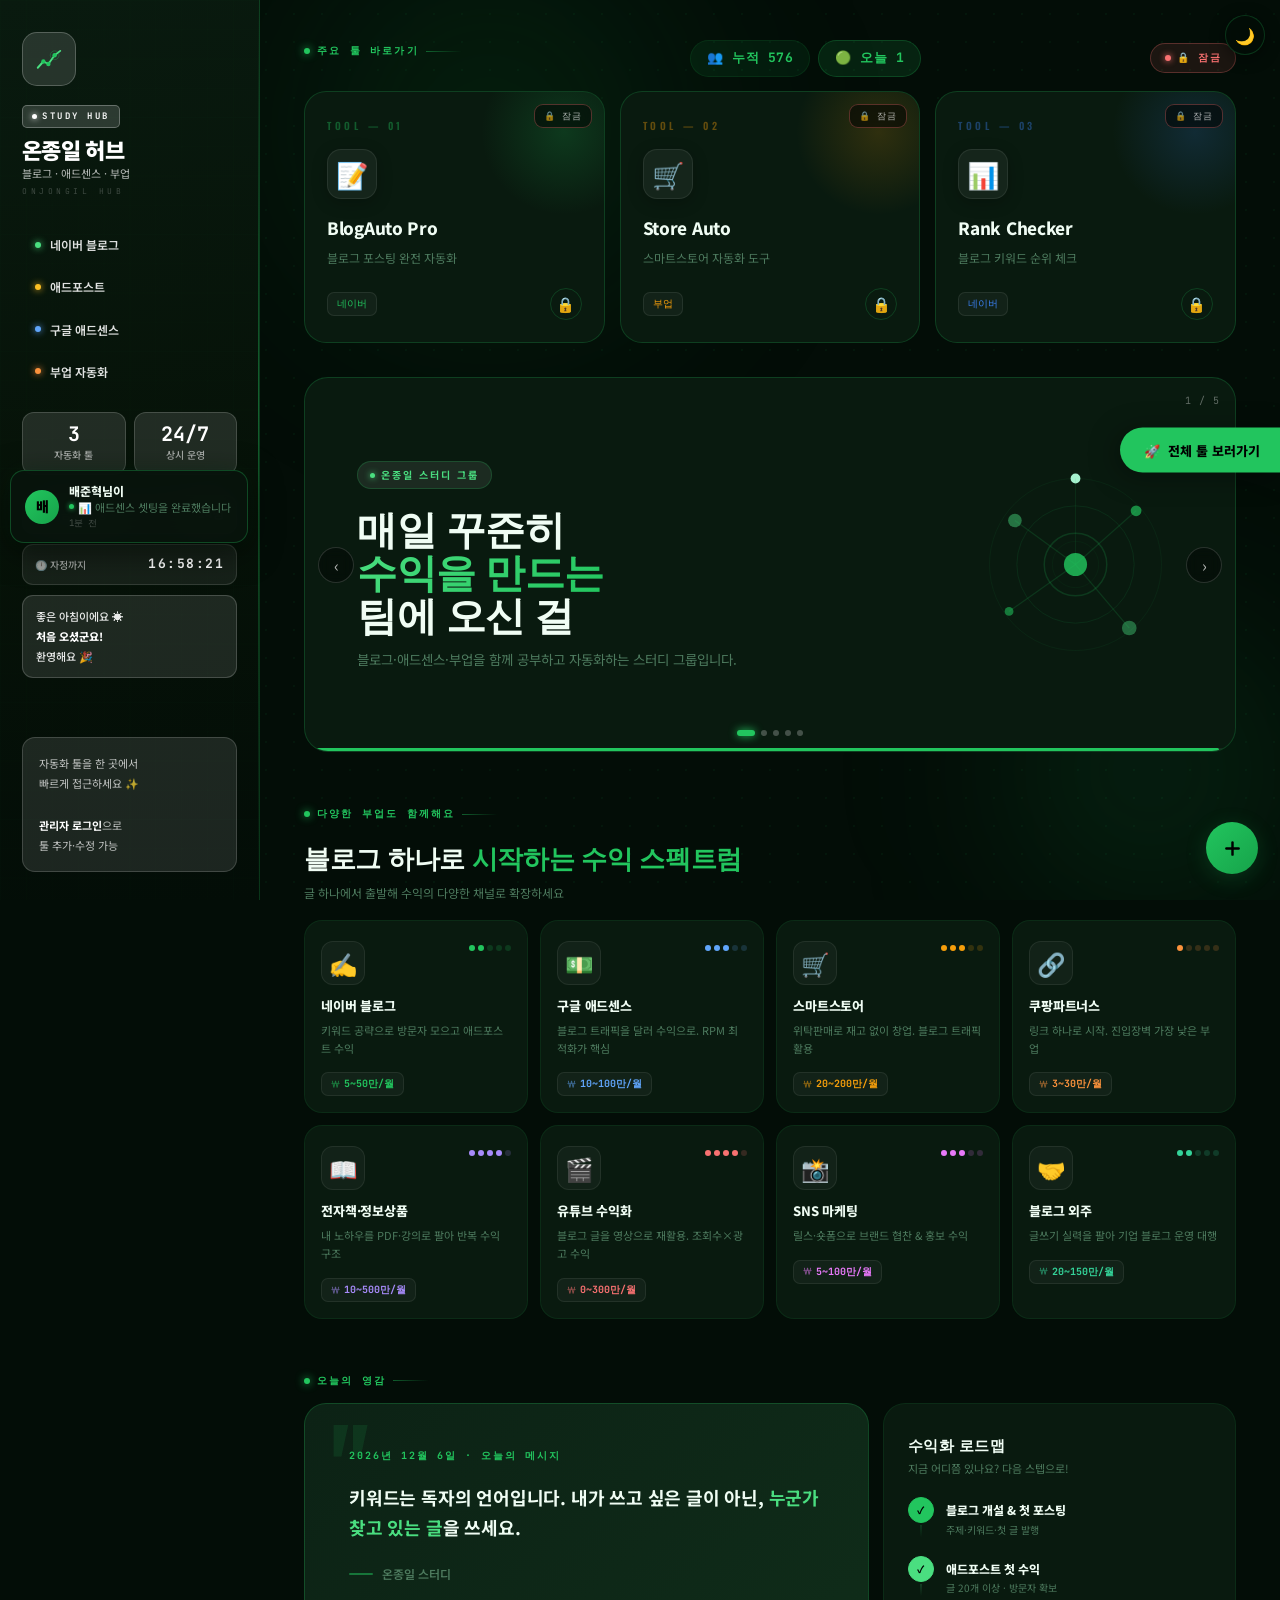
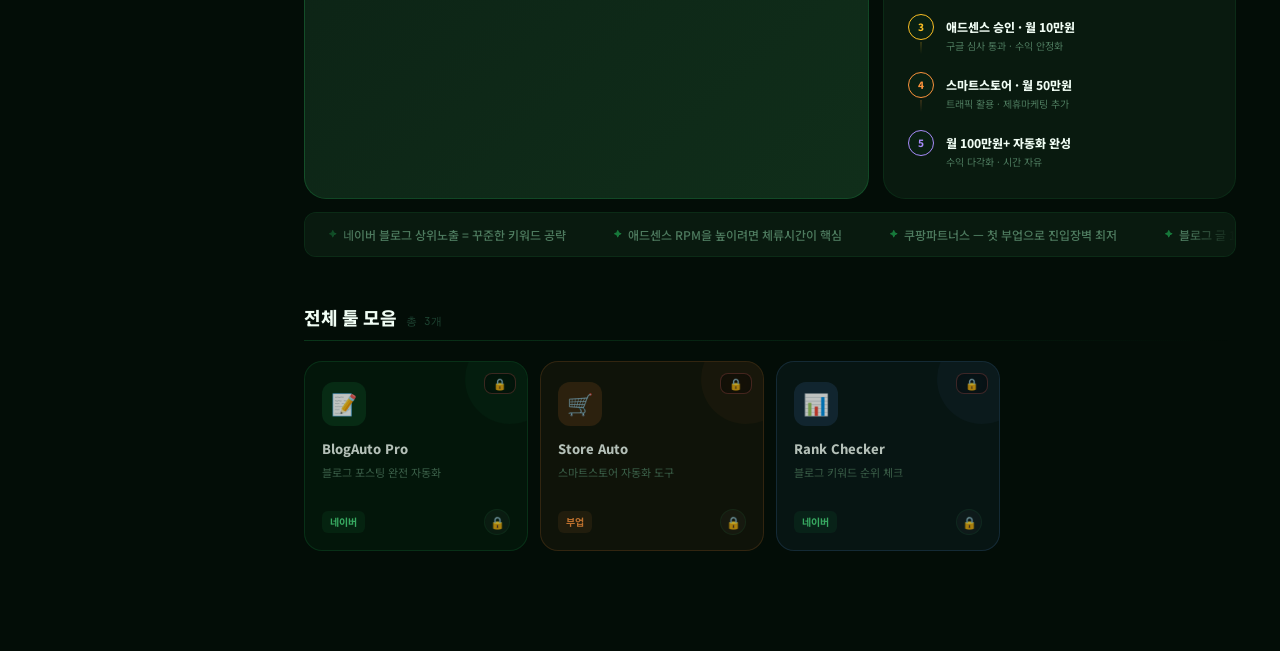
==== index.html @ 716ad3dd "Update index.html" ====
<!DOCTYPE html>
<html lang="ko">
<head>
<meta charset="UTF-8"/>
<meta name="viewport" content="width=device-width,initial-scale=1.0,maximum-scale=1.0"/>
<title>온종일 허브 — 블로그로 매달 수익 만들기</title>
<meta name="description" content="AI 자동화 툴 3종 + 8가지 부업 + 수익화 로드맵. 블로그로 매달 수익 만드는 온종일 스터디 허브"/>
<meta name="keywords" content="블로그 수익화,애드센스,네이버 블로그,스마트스토어,부업,BlogAuto Pro,AI 자동화"/>
<meta property="og:type" content="website"/>
<meta property="og:site_name" content="온종일 허브"/>
<meta property="og:title" content="온종일 허브 — 블로그로 매달 수익 만들기"/>
<meta property="og:description" content="AI 자동화 툴 3종 + 8가지 부업 + 수익화 로드맵. 블로그로 매달 수익 만드는 온종일 스터디 허브"/>
<meta property="og:url" content="https://hub.xn--zk5biyyw.com"/>
<meta property="og:image" content="https://hub.xn--zk5biyyw.com/assets/images/og-hub-2026.png"/>
<meta property="og:image:width" content="1200"/>
<meta property="og:image:height" content="630"/>
<meta property="og:image:alt" content="온종일 허브 — 블로그 수익화 AI 자동화 툴 & 부업 스터디"/>
<meta property="og:locale" content="ko_KR"/>
<meta name="twitter:card" content="summary_large_image"/>
<meta name="twitter:title" content="온종일 허브 — 블로그로 매달 수익 만들기"/>
<meta name="twitter:description" content="AI 자동화 툴 3종 + 8가지 부업 + 수익화 로드맵"/>
<meta name="twitter:image" content="https://hub.xn--zk5biyyw.com/assets/images/og-hub-2026.png"/>
<link rel="preconnect" href="https://fonts.googleapis.com"/>
<link rel="preconnect" href="https://fonts.gstatic.com" crossorigin/>
<link href="https://fonts.googleapis.com/css2?family=Noto+Sans+KR:wght@400;500;700;900&family=Oswald:wght@600;700&family=JetBrains+Mono:wght@500;700&display=swap" rel="stylesheet"/>
<style>
/* ── RESET ── */
*,*::before,*::after{box-sizing:border-box;margin:0;padding:0}
html{font-size:16px;-webkit-text-size-adjust:100%}
body,button,input,select{font-family:'Noto Sans KR',-apple-system,sans-serif}
a{text-decoration:none;color:inherit}
img,svg{display:block;max-width:100%}
.hide{display:none!important}

/* ── TOKENS ── */
:root{
  --bg:#030d07;--bg2:#061208;--bg3:#091a0f;--bg4:#0c2215;--bg5:#102e1a;
  --a:#22c55e;--ah:#4ade80;--am:#16a34a;
  --ag:rgba(34,197,94,.18);--ag2:rgba(34,197,94,.08);
  --t1:#f0fdf4;--t2:#bbf7d0;--t3:#6ee7a0;--t4:#4d7a5e;--t5:#1e4432;
  --b1:rgba(34,197,94,.1);--b2:rgba(34,197,94,.22);--b3:rgba(34,197,94,.44);
  --sw:260px;
  --ease:cubic-bezier(.22,1,.36,1);
  --spring:cubic-bezier(.34,1.56,.64,1);
  --r:18px;
}
body.pk{
  --bg:#fef4f8;--bg2:#fdedf4;--bg3:#fce4ee;--bg4:#fbd9e7;--bg5:#f5c8d8;
  --a:#ff4d8d;--ah:#ff80b0;--am:#e0306e;
  --ag:rgba(255,77,141,.15);--ag2:rgba(255,77,141,.07);
  --t1:#160810;--t2:#5a1838;--t3:#9a3870;--t4:#aa7088;--t5:#e8d0db;
  --b1:rgba(255,77,141,.1);--b2:rgba(255,77,141,.22);--b3:rgba(255,77,141,.44);
}

/* ── BASE ── */
body{background:var(--bg);color:var(--t1);line-height:1.6;
  -webkit-font-smoothing:antialiased;overflow-x:hidden;min-height:100vh}
body::before{content:'';position:fixed;inset:0;pointer-events:none;z-index:0;
  background-image:radial-gradient(circle,rgba(34,197,94,.055) 1px,transparent 1px);
  background-size:28px 28px}
body.pk::before{background-image:radial-gradient(circle,rgba(255,77,141,.065) 1px,transparent 1px)}

/* Ambient orbs */
.orbs{position:fixed;inset:0;pointer-events:none;z-index:0;overflow:hidden}
.orb{position:absolute;border-radius:50%;filter:blur(88px);will-change:transform}
.o1{width:580px;height:580px;top:-160px;left:calc(var(--sw) - 60px);
  background:radial-gradient(circle,rgba(12,90,38,.32),transparent 65%);
  animation:o1 24s ease-in-out infinite}
.o2{width:420px;height:420px;bottom:-80px;right:-80px;
  background:radial-gradient(circle,rgba(34,197,94,.18),transparent 65%);
  animation:o2 30s ease-in-out infinite}
body.pk .o1{background:radial-gradient(circle,rgba(255,80,150,.2),transparent 65%)}
body.pk .o2{background:radial-gradient(circle,rgba(255,77,141,.14),transparent 65%)}
@keyframes o1{0%,100%{transform:translate(0,0)}50%{transform:translate(60px,-55px)}}
@keyframes o2{0%,100%{transform:translate(0,0)}50%{transform:translate(-55px,-65px)}}
@keyframes pulse{0%,100%{opacity:1;transform:scale(1)}50%{opacity:.3;transform:scale(.75)}}
@keyframes shake{0%,100%{transform:translateX(0)}20%{transform:translateX(-9px)}40%{transform:translateX(9px)}60%{transform:translateX(-5px)}80%{transform:translateX(5px)}}
@keyframes fadein{from{opacity:0}to{opacity:1}}
@keyframes slideup{from{transform:translateY(52px);opacity:0}to{transform:translateY(0);opacity:1}}

/* ── LAYOUT ── */
.wrap{display:flex;min-height:100vh;position:relative;z-index:1}

/* ── SIDEBAR ── */
.sb{
  width:var(--sw);flex-shrink:0;position:fixed;top:0;left:0;bottom:0;
  background:linear-gradient(170deg,var(--bg3) 0%,var(--bg2) 55%,var(--bg) 100%);
  border-right:1px solid var(--b2);
  display:flex;flex-direction:column;
  padding:32px 22px 28px;z-index:30;overflow:hidden;
}
body.pk .sb{
  background:linear-gradient(165deg,#ff4d8d 0%,#ff6fa6 50%,#ff9ec4 100%);
  border-right-color:rgba(255,255,255,.18);
}
/* grid texture */
.sb-bg{position:absolute;inset:0;opacity:.045;pointer-events:none;overflow:hidden}
.sb-bg svg{width:100%;height:100%}
/* glow line */
.sb::after{content:'';position:absolute;top:0;right:0;bottom:0;width:1px;
  background:linear-gradient(180deg,transparent 0%,var(--b3) 45%,transparent 100%);pointer-events:none}
body.pk .sb::after{background:linear-gradient(180deg,transparent,rgba(255,255,255,.4),transparent)}

.sb-logo{position:relative;z-index:1;margin-bottom:28px}
.sb-icon{width:54px;height:54px;border-radius:15px;
  background:rgba(255,255,255,.12);border:1px solid rgba(255,255,255,.22);
  display:flex;align-items:center;justify-content:center;margin-bottom:14px}
.sb-icon svg{width:30px;height:30px}
.sb-badge{display:inline-flex;align-items:center;gap:5px;margin-bottom:9px;
  background:rgba(255,255,255,.15);border:1px solid rgba(255,255,255,.28);
  color:rgba(255,255,255,.95);font-size:9px;font-weight:700;letter-spacing:2.5px;
  padding:3px 9px;border-radius:5px;text-transform:uppercase;font-family:'JetBrains Mono',monospace}
.sb-badge::before{content:'';width:5px;height:5px;border-radius:50%;
  background:#fff;box-shadow:0 0 6px #fff;animation:pulse 2s infinite}
.sb-name{font-size:22px;font-weight:900;color:#fff;letter-spacing:-.7px;line-height:1.1;margin-bottom:4px}
.sb-sub{font-size:11px;color:rgba(255,255,255,.72);margin-bottom:3px}
.sb-en{font-family:'JetBrains Mono',monospace;font-size:8px;
  color:rgba(255,255,255,.22);letter-spacing:3.5px;text-transform:uppercase}

.sb-nav{display:flex;flex-direction:column;gap:5px;margin-bottom:22px;position:relative;z-index:1}
.sni{display:flex;align-items:center;gap:9px;padding:8px 12px;border-radius:11px;
  font-size:12px;font-weight:600;color:rgba(255,255,255,.88);
  border:1px solid transparent;transition:all .2s;cursor:default}
.sni::before{content:'';width:6px;height:6px;border-radius:50%;flex-shrink:0}
.sni:hover{background:rgba(255,255,255,.13);border-color:rgba(255,255,255,.22)}
.n-g::before{background:#4ade80;box-shadow:0 0 7px #4ade80}
.n-y::before{background:#fbbf24;box-shadow:0 0 7px #fbbf24}
.n-b::before{background:#60a5fa;box-shadow:0 0 7px #60a5fa}
.n-o::before{background:#fb923c;box-shadow:0 0 7px #fb923c}

.sb-stats{display:grid;grid-template-columns:1fr 1fr;gap:8px;margin-bottom:20px;position:relative;z-index:1}
.ss{background:rgba(255,255,255,.11);border:1px solid rgba(255,255,255,.16);
  border-radius:12px;padding:11px 10px;text-align:center}
.ss-n{font-family:'JetBrains Mono',monospace;font-size:20px;font-weight:700;
  color:#fff;line-height:1;margin-bottom:3px}
.ss-l{font-size:10px;color:rgba(255,255,255,.6);font-weight:500}

.sb-footer{margin-top:auto;background:rgba(255,255,255,.1);
  border:1px solid rgba(255,255,255,.16);border-radius:13px;padding:15px 16px;
  position:relative;z-index:1}
.sb-footer p{font-size:11px;color:rgba(255,255,255,.72);line-height:1.88}
.sb-footer strong{color:#fff;font-weight:700}

/* ── MAIN ── */
.main{
  flex:1;margin-left:var(--sw);
  padding:40px 44px 100px;
  width:calc(100% - var(--sw));
  min-height:100vh;
}

/* ── MOBILE HEADER ── */
.mob{display:none;
  background:linear-gradient(135deg,var(--a) 0%,var(--am) 100%);
  padding:16px 18px 14px;
  border-bottom:1px solid rgba(255,255,255,.16);
  position:relative;z-index:30}
.mob-row{display:flex;align-items:center;gap:12px}
.mob-ic{width:44px;height:44px;border-radius:13px;flex-shrink:0;
  background:rgba(255,255,255,.18);display:flex;align-items:center;justify-content:center}
.mob-ic svg{width:26px;height:26px}
.mob-txt h1{font-size:20px;font-weight:900;color:#fff;letter-spacing:-.5px;line-height:1.2}
.mob-txt p{font-size:10px;color:rgba(255,255,255,.75);margin-top:1px}
.mob-tags{display:flex;gap:6px;padding-top:10px;flex-wrap:wrap}
.mtag{display:inline-flex;align-items:center;gap:4px;
  background:rgba(255,255,255,.16);border:1px solid rgba(255,255,255,.28);
  color:#fff;font-size:10px;font-weight:700;padding:4px 10px;border-radius:100px}
.mtag::before{content:'';width:4px;height:4px;border-radius:50%;background:#fff}

/* ── THEME TOGGLE ── */
.tbtn{position:fixed;top:15px;right:15px;z-index:700;
  width:40px;height:40px;border-radius:50%;
  border:1px solid var(--b2);background:rgba(3,13,7,.88);
  backdrop-filter:blur(14px);cursor:pointer;
  display:flex;align-items:center;justify-content:center;font-size:16px;
  box-shadow:0 3px 16px rgba(0,0,0,.45);transition:transform .28s,border-color .2s}
.tbtn:hover{transform:scale(1.12) rotate(22deg);border-color:var(--b3)}
.sun{display:none}
body.pk .tbtn{background:rgba(255,242,248,.88);border-color:rgba(255,77,141,.28)}
body.pk .sun{display:block}
body.pk .moon{display:none}

/* ── SECTION LABEL ── */
.slbl{display:inline-flex;align-items:center;gap:7px;
  font-family:'JetBrains Mono',monospace;font-size:10px;font-weight:700;
  letter-spacing:2.2px;color:var(--a);text-transform:uppercase;margin-bottom:14px}
.slbl::before{content:'';width:6px;height:6px;border-radius:50%;
  background:var(--a);box-shadow:0 0 8px var(--a);animation:pulse 2s infinite}
.slbl::after{content:'';display:inline-block;width:36px;height:1px;
  background:linear-gradient(90deg,var(--b3),transparent)}

/* ── FEATURED HEADER ── */
.fhd{display:flex;align-items:center;justify-content:space-between;
  margin-bottom:14px;gap:10px;flex-wrap:wrap}
.lbtn{display:inline-flex;align-items:center;gap:6px;
  font-family:'JetBrains Mono',monospace;font-size:10px;font-weight:700;
  letter-spacing:1.5px;padding:7px 14px;border-radius:100px;
  border:none;cursor:pointer;transition:all .22s;white-space:nowrap;
  -webkit-tap-highlight-color:transparent}
.lbtn::before{content:'';width:6px;height:6px;border-radius:50%;flex-shrink:0;animation:pulse 1.8s infinite}
.lbtn.red{background:rgba(248,113,113,.1);border:1px solid rgba(248,113,113,.28);color:#f87171}
.lbtn.red::before{background:#f87171;box-shadow:0 0 6px #f87171}
.lbtn.grn{background:var(--ag2);border:1px solid var(--b2);color:var(--a)}
.lbtn.grn::before{background:var(--a);box-shadow:0 0 6px var(--a)}
body.pk .lbtn.red{background:rgba(255,77,141,.09);border-color:rgba(255,77,141,.25);color:#e03578}
body.pk .lbtn.red::before{background:#ff4d8d;box-shadow:0 0 6px #ff4d8d}

/* ── FEATURED GRID ── */
.fg{display:grid;grid-template-columns:repeat(3,minmax(0,1fr));gap:15px}

.fc{
  position:relative;overflow:hidden;
  background:var(--bg3);border:1px solid var(--b2);
  border-radius:22px;padding:26px 22px 22px;
  display:flex;flex-direction:column;
  cursor:pointer;min-width:0;
  transition:transform .32s var(--spring),box-shadow .25s,border-color .25s;
  -webkit-tap-highlight-color:transparent;
}
/* inset glow overlay */
.fc::before{content:'';position:absolute;inset:0;border-radius:22px;
  background:linear-gradient(140deg,var(--fct,rgba(34,197,94,.07)),transparent 55%);
  opacity:0;transition:opacity .3s;pointer-events:none}
.fc:hover::before{opacity:1}
.fc:hover{transform:translateY(-6px);border-color:var(--b3);
  box-shadow:0 18px 52px rgba(0,0,0,.42),0 0 24px var(--ag)}
body.pk .fc{background:#fff;border-color:rgba(255,77,141,.16)}
body.pk .fc:hover{border-color:rgba(255,77,141,.38);
  box-shadow:0 18px 52px rgba(0,0,0,.1),0 0 24px rgba(255,77,141,.1)}

/* Top glow circle */
.fc-gl{position:absolute;top:-50px;right:-50px;width:180px;height:180px;border-radius:50%;
  background:radial-gradient(circle,var(--fcg,rgba(34,197,94,.15)),transparent 65%);
  pointer-events:none}
/* Lock badge */
.fc-lk{position:absolute;top:12px;right:12px;z-index:5;
  display:flex;align-items:center;gap:4px;
  background:rgba(0,0,0,.5);backdrop-filter:blur(10px);
  border:1px solid rgba(248,113,113,.32);border-radius:9px;padding:4px 9px;
  transition:opacity .25s,transform .25s}
.fc-lk span{font-family:'JetBrains Mono',monospace;font-size:9px;
  color:rgba(255,255,255,.7);letter-spacing:1px}
.fc.unlk .fc-lk{opacity:0;transform:scale(.8);pointer-events:none}

.fc-seq{font-family:'Oswald',sans-serif;font-size:10px;font-weight:600;
  letter-spacing:3.5px;color:var(--fca,var(--a));opacity:.38;
  margin-bottom:15px;text-transform:uppercase}
.fc-ico{width:50px;height:50px;border-radius:14px;
  background:rgba(255,255,255,.05);border:1px solid rgba(255,255,255,.08);
  display:flex;align-items:center;justify-content:center;font-size:26px;
  margin-bottom:15px;box-shadow:0 4px 16px rgba(0,0,0,.24)}
.fc-nm{font-size:17px;font-weight:800;color:var(--t1);margin-bottom:7px;letter-spacing:-.3px}
.fc-ds{font-size:12px;color:var(--t4);line-height:1.7;flex:1}
.fc-ft{display:flex;align-items:center;justify-content:space-between;margin-top:20px}
.fc-tg{font-family:'JetBrains Mono',monospace;font-size:10px;
  color:var(--fca,var(--a));background:rgba(255,255,255,.04);
  border:1px solid rgba(255,255,255,.08);padding:3px 9px;border-radius:7px}
.fc-ar{width:32px;height:32px;border-radius:50%;border:1px solid var(--b2);
  display:flex;align-items:center;justify-content:center;
  font-size:15px;color:var(--t5);transition:all .22s}
.fc:hover .fc-ar{background:var(--fca,var(--a));border-color:var(--fca,var(--a));color:#000}
body.pk .fc-nm{color:#111}
body.pk .fc-ico{background:rgba(0,0,0,.03);border-color:rgba(0,0,0,.07)}
body.pk .fc:hover .fc-ar{color:#fff}

/* ── CINEMATIC ── */
.cine{
  margin-top:34px;position:relative;overflow:hidden;
  border-radius:24px;border:1px solid var(--b2);
  background:var(--bg3);height:375px;
  cursor:pointer;user-select:none;
}
body.pk .cine{background:linear-gradient(140deg,#fce0eb,#fbcfdf);border-color:rgba(255,77,141,.22)}

/* Slides container */
.csl{position:relative;width:100%;height:100%}

/* Single slide */
.cs{
  position:absolute;inset:0;
  display:flex;align-items:center;
  padding:40px 52px;gap:36px;
  opacity:0;transform:translateX(38px);
  transition:opacity .58s var(--ease),transform .58s var(--ease);
  pointer-events:none;
}
.cs.on{opacity:1;transform:translateX(0);pointer-events:auto}
.cs.out{opacity:0;transform:translateX(-38px)}

/* Text side */
.ct{flex:1;min-width:0;position:relative;z-index:2}
.ct-eye{display:inline-flex;align-items:center;gap:6px;
  background:rgba(255,255,255,.08);border:1px solid var(--b2);
  color:var(--ah);font-size:10px;font-weight:700;letter-spacing:2px;
  padding:5px 12px;border-radius:100px;margin-bottom:16px;text-transform:uppercase}
.ct-eye::before{content:'';width:5px;height:5px;border-radius:50%;
  background:var(--ah);box-shadow:0 0 6px var(--ah);animation:pulse 2s infinite}
body.pk .ct-eye{background:rgba(255,77,141,.1);border-color:rgba(255,77,141,.26);color:#ff4d8d}
body.pk .ct-eye::before{background:#ff4d8d;box-shadow:0 0 6px #ff4d8d}

.ct-h{font-family:'Oswald',sans-serif;
  font-size:clamp(28px,3.1vw,46px);
  font-weight:700;color:var(--t1);
  letter-spacing:-.5px;line-height:1.08;
  margin-bottom:13px;text-transform:uppercase}
.ct-h em{font-style:normal;
  background:linear-gradient(135deg,var(--ah),var(--a));
  -webkit-background-clip:text;background-clip:text;-webkit-text-fill-color:transparent}
body.pk .ct-h{color:#16080e}
body.pk .ct-h em{background:linear-gradient(135deg,#ff80b0,#ff4d8d);
  -webkit-background-clip:text;background-clip:text;-webkit-text-fill-color:transparent}

.ct-p{font-size:13.5px;color:var(--t4);line-height:1.78;max-width:380px}
body.pk .ct-p{color:#9a6080}

.ct-cta{display:inline-flex;align-items:center;gap:8px;margin-top:20px;
  background:var(--a);color:#000;font-size:13px;font-weight:800;
  padding:11px 22px;border-radius:13px;border:none;cursor:pointer;
  transition:transform .2s var(--spring),background .15s;font-family:inherit}
.ct-cta:hover{transform:scale(1.06);background:var(--ah)}
body.pk .ct-cta{background:#ff4d8d;color:#fff}
body.pk .ct-cta:hover{background:#ff80b0}

/* Visual side */
.cv{flex-shrink:0;width:215px;height:215px;position:relative;z-index:2}
.cv svg{width:100%;height:100%;overflow:visible}

/* Progress bar */
.cpg{position:absolute;bottom:0;left:0;right:0;height:3px;background:rgba(255,255,255,.07)}
.cpg-b{height:100%;background:var(--a);width:0;border-radius:0 2px 2px 0}
body.pk .cpg-b{background:#ff4d8d}

/* Dots */
.cdt{position:absolute;bottom:15px;left:50%;transform:translateX(-50%);
  display:flex;gap:6px;z-index:10}
.cd{width:6px;height:6px;border-radius:50%;
  background:rgba(255,255,255,.24);cursor:pointer;transition:all .28s;
  -webkit-tap-highlight-color:transparent}
.cd.on{background:var(--a);box-shadow:0 0 8px var(--a);width:18px;border-radius:3px}
body.pk .cd.on{background:#ff4d8d;box-shadow:0 0 8px #ff4d8d}

/* Arrows */
.car{position:absolute;top:50%;transform:translateY(-50%);
  width:36px;height:36px;border-radius:50%;
  background:rgba(0,0,0,.38);backdrop-filter:blur(6px);
  border:1px solid rgba(255,255,255,.15);
  display:flex;align-items:center;justify-content:center;
  font-size:16px;color:rgba(255,255,255,.7);cursor:pointer;z-index:10;
  transition:background .18s;-webkit-tap-highlight-color:transparent}
.car:hover{background:var(--a);color:#000}
body.pk .car:hover{background:#ff4d8d;color:#fff}
.cpr{left:13px}.cnx{right:13px}

/* Counter */
.cco{position:absolute;top:15px;right:15px;z-index:10;
  font-family:'JetBrains Mono',monospace;font-size:10px;
  color:rgba(255,255,255,.36);letter-spacing:1px}
body.pk .cco{color:rgba(0,0,0,.28)}

/* ── HUSTLE ── */
.hustle{margin-top:46px}
.h-hd{font-family:'Oswald',sans-serif;font-size:26px;font-weight:700;
  color:var(--t1);text-transform:uppercase;letter-spacing:-.3px;margin-bottom:5px}
.h-hd em{font-style:normal;color:var(--a)}
.h-sub{font-size:12px;color:var(--t4);margin-bottom:18px}
body.pk .h-hd{color:#111}
body.pk .h-hd em{color:#ff4d8d}

.hg{display:grid;grid-template-columns:repeat(4,minmax(0,1fr));gap:12px}
.hc{background:var(--bg3);border:1px solid var(--b1);
  border-radius:var(--r);padding:20px 16px 16px;
  min-width:0;position:relative;overflow:hidden;
  transition:transform .26s var(--spring),border-color .22s}
.hc::after{content:'';position:absolute;bottom:0;left:0;right:0;height:2.5px;
  background:linear-gradient(90deg,transparent,var(--hcc,var(--a)),transparent);
  opacity:0;transition:opacity .3s}
.hc:hover{transform:translateY(-3px);border-color:var(--b2)}
.hc:hover::after{opacity:1}
.hc-top{display:flex;align-items:flex-start;justify-content:space-between;margin-bottom:11px}
.hc-ico{font-size:23px;width:44px;height:44px;border-radius:12px;
  background:rgba(255,255,255,.04);border:1px solid rgba(255,255,255,.07);
  display:flex;align-items:center;justify-content:center}
.hc-dts{display:flex;gap:3px;padding-top:4px}
.hd{width:6px;height:6px;border-radius:50%;background:var(--hcc,var(--a));opacity:.18}
.hd.on{opacity:1}
.hc-nm{font-size:13px;font-weight:800;color:var(--t1);margin-bottom:4px;letter-spacing:-.15px}
.hc-ds{font-size:11px;color:var(--t4);line-height:1.65;margin-bottom:11px}
.hc-ea{display:inline-flex;align-items:center;gap:4px;
  background:rgba(255,255,255,.04);border:1px solid rgba(255,255,255,.07);
  border-radius:7px;padding:3px 9px;
  font-family:'JetBrains Mono',monospace;font-size:10px;font-weight:700;
  color:var(--hcc,var(--ah))}
.hc-ea::before{content:'₩';font-size:9px;opacity:.55}
body.pk .hc{background:#fff;border-color:rgba(0,0,0,.08)}
body.pk .hc:hover{border-color:rgba(255,77,141,.22)}
body.pk .hc-nm{color:#111}
body.pk .hc-ico{background:rgba(0,0,0,.03);border-color:rgba(0,0,0,.06)}
body.pk .hc-ea{background:rgba(0,0,0,.03);border-color:rgba(0,0,0,.06)}

/* ── INSPIRE ── */
.inspire{margin-top:46px}
.ig{display:grid;grid-template-columns:minmax(0,1.6fr) minmax(0,1fr);gap:14px}

/* Quote */
.qc{position:relative;overflow:hidden;
  background:linear-gradient(138deg,var(--bg4),var(--bg5));
  border:1px solid var(--b2);border-radius:22px;
  padding:44px 44px 36px;min-width:0}
body.pk .qc{background:linear-gradient(138deg,#fce0eb,#fad0df);border-color:rgba(255,77,141,.2)}
.qc::before{content:'"';font-family:'Oswald',sans-serif;
  font-size:105px;font-weight:700;color:var(--a);opacity:.12;
  position:absolute;top:6px;left:26px;line-height:1;pointer-events:none}
body.pk .qc::before{color:#ff4d8d}
.q-dt{font-family:'JetBrains Mono',monospace;font-size:10px;font-weight:700;
  letter-spacing:2px;color:var(--a);text-transform:uppercase;margin-bottom:18px;
  position:relative;z-index:1}
body.pk .q-dt{color:#ff4d8d}
.q-txt{font-size:18px;font-weight:700;color:var(--t1);line-height:1.68;
  letter-spacing:-.2px;margin-bottom:22px;position:relative;z-index:1}
.q-txt em{font-style:normal;color:var(--ah)}
body.pk .q-txt{color:#16080e}
body.pk .q-txt em{color:#ff4d8d}
.q-auth{display:flex;align-items:center;gap:9px;position:relative;z-index:1}
.q-ln{width:24px;height:1.5px;background:var(--a);border-radius:1px;opacity:.5}
.q-nm{font-size:12px;color:var(--t4);font-weight:600}
body.pk .q-ln{background:#ff4d8d}

/* Roadmap */
.rc{background:var(--bg3);border:1px solid var(--b1);
  border-radius:22px;padding:28px 24px;
  display:flex;flex-direction:column;min-width:0}
body.pk .rc{background:#fff;border-color:rgba(0,0,0,.08)}
.r-ttl{font-family:'Oswald',sans-serif;font-size:15px;font-weight:700;
  letter-spacing:.5px;text-transform:uppercase;color:var(--t1);margin-bottom:4px}
.r-sub{font-size:11px;color:var(--t4);margin-bottom:20px}
body.pk .r-ttl{color:#111}
.rmap{display:flex;flex-direction:column;flex:1;justify-content:center}
.rst{display:flex;align-items:flex-start;gap:12px;padding-bottom:18px}
.rst:last-child{padding-bottom:0}
.rw{display:flex;flex-direction:column;align-items:center;flex-shrink:0;width:26px}
.rdot{width:26px;height:26px;border-radius:50%;flex-shrink:0;
  border:1.5px solid var(--rc,var(--a));
  display:flex;align-items:center;justify-content:center;
  font-size:10px;font-weight:800;color:var(--rc,var(--a));
  background:rgba(34,197,94,.04);position:relative;z-index:1}
.rst.done .rdot{background:var(--rc,var(--a));color:#000}
body.pk .rst.done .rdot{color:#fff}
.rln{width:1.5px;flex:1;min-height:12px;
  background:linear-gradient(180deg,var(--rc,var(--a)),transparent);
  opacity:.18;margin-top:2px}
.rst:last-child .rln{display:none}
.rb{padding-top:3px}
.rn{font-size:12px;font-weight:800;color:var(--t1);margin-bottom:2px}
.rd{font-size:10px;color:var(--t4);line-height:1.6}
body.pk .rn{color:#111}

/* ── TICKER ── */
.ticker{margin-top:13px;overflow:hidden;
  background:var(--bg3);border:1px solid var(--b1);
  border-radius:12px;padding:12px 0;position:relative;max-width:100%}
body.pk .ticker{background:#fff;border-color:rgba(255,77,141,.1)}
.ticker::before,.ticker::after{content:'';position:absolute;top:0;bottom:0;
  width:52px;z-index:2;pointer-events:none}
.ticker::before{left:0;background:linear-gradient(90deg,var(--bg3),transparent)}
.ticker::after{right:0;background:linear-gradient(-90deg,var(--bg3),transparent)}
body.pk .ticker::before{background:linear-gradient(90deg,#fff,transparent)}
body.pk .ticker::after{background:linear-gradient(-90deg,#fff,transparent)}
.ttr{display:flex;width:max-content;animation:scroll 30s linear infinite}
@keyframes scroll{from{transform:translateX(0)}to{transform:translateX(-50%)}}
.ti{display:inline-flex;align-items:center;gap:6px;padding:0 24px;
  font-size:12px;color:var(--t4);font-weight:500;white-space:nowrap}
.ti::before{content:'✦';font-size:8px;color:var(--a);opacity:.55}
body.pk .ti{color:#9a6080}

/* ── TOOLS SECTION ── */
.tsec{margin-top:46px}
.thd{display:flex;align-items:baseline;gap:10px;margin-bottom:8px}
.thd h2{font-size:18px;font-weight:800;color:var(--t1);letter-spacing:-.4px}
body.pk .thd h2{color:#111}
.tcnt{font-family:'JetBrains Mono',monospace;font-size:11px;color:var(--t5)}
.tdiv{height:1px;background:linear-gradient(90deg,var(--b2),transparent);margin-bottom:20px}
.tg{display:grid;grid-template-columns:repeat(auto-fill,minmax(188px,1fr));gap:12px}

.tc{background:var(--bg3);border:1px solid var(--b1);
  border-radius:var(--r);padding:20px 17px 15px;cursor:pointer;
  min-width:0;position:relative;overflow:hidden;
  transition:transform .26s var(--spring),box-shadow .22s,border-color .22s;
  -webkit-tap-highlight-color:transparent;user-select:none}
.tc:hover{transform:translateY(-4px);border-color:var(--b2);box-shadow:0 12px 36px rgba(0,0,0,.38)}
.tc-gl{position:absolute;top:-28px;right:-28px;width:90px;height:90px;
  border-radius:50%;opacity:.38;pointer-events:none}
.tc-lk{position:absolute;top:11px;right:11px;z-index:5;
  background:rgba(0,0,0,.48);backdrop-filter:blur(8px);
  border:1px solid rgba(248,113,113,.3);border-radius:8px;
  padding:4px 8px;font-size:11px;line-height:1}
.tc-locked{opacity:.75;cursor:pointer}
.tc-locked .tc-ar{color:#f87171!important}
.tc-ico{width:44px;height:44px;border-radius:12px;display:flex;align-items:center;
  justify-content:center;font-size:21px;margin-bottom:13px;position:relative;z-index:1}
.tc-nm{font-size:13px;font-weight:800;color:var(--t1);margin-bottom:4px;
  white-space:nowrap;overflow:hidden;text-overflow:ellipsis;position:relative;z-index:1}
.tc-ds{font-size:11px;color:var(--t4);line-height:1.58;
  display:-webkit-box;-webkit-line-clamp:2;-webkit-box-orient:vertical;
  overflow:hidden;min-height:33px;position:relative;z-index:1}
.tc-ft{display:flex;align-items:center;justify-content:space-between;
  margin-top:12px;position:relative;z-index:1}
.tc-bdg{display:inline-block;padding:3px 8px;border-radius:6px;font-size:10px;font-weight:700}
.tc-ar{width:26px;height:26px;border-radius:50%;background:rgba(255,255,255,.04);
  border:1px solid var(--b1);display:flex;align-items:center;justify-content:center;
  font-size:12px;color:var(--t5);transition:all .2s}
.tc:hover .tc-ar{background:var(--a);border-color:var(--a);color:#000}
body.pk .tc{background:#fff;border-color:rgba(0,0,0,.08)}
body.pk .tc:hover{border-color:rgba(255,77,141,.26)}
body.pk .tc-nm{color:#111}
body.pk .tc-ar{border-color:rgba(0,0,0,.1);color:#ccc;background:rgba(0,0,0,.03)}
body.pk .tc:hover .tc-ar{background:#ff4d8d;border-color:#ff4d8d;color:#fff}

.tc-acts{display:flex;gap:6px;margin-top:10px;position:relative;z-index:1}
.act{padding:5px 11px;border-radius:7px;font-size:10px;font-weight:700;
  border:none;cursor:pointer;font-family:inherit}
.act:hover{opacity:.7}
.ae{background:rgba(34,197,94,.12);color:var(--ah)}
.ad{background:rgba(239,68,68,.1);color:#f87171}
body.pk .ae{background:rgba(255,77,141,.1);color:#ff4d8d}

/* Badge variants */
.bn{background:rgba(34,197,94,.1);color:var(--ah)}
.bap{background:rgba(251,191,36,.1);color:#fbbf24}
.bas{background:rgba(96,165,250,.1);color:#60a5fa}
.bs{background:rgba(251,146,60,.1);color:#fb923c}
.be{background:rgba(255,255,255,.06);color:var(--t4)}
body.pk .bn{background:#e8f5e9;color:#1a7a35}
body.pk .bap{background:#fce4ec;color:#c2185b}
body.pk .bas{background:#e3f2fd;color:#1565c0}
body.pk .bs{background:#fff3e0;color:#e65100}
body.pk .be{background:#f3f3f3;color:#777}

.empty-st{grid-column:1/-1;text-align:center;padding:58px 20px;color:var(--t5)}
.ei{font-size:42px;margin-bottom:12px}.et{font-size:16px;font-weight:700;margin-bottom:6px}
.es{font-size:12px;opacity:.65}

/* ── FAB ── */
.fab{position:fixed;bottom:26px;right:22px;z-index:300;
  width:52px;height:52px;border-radius:50%;border:none;cursor:pointer;
  background:linear-gradient(135deg,var(--a),var(--am));
  display:flex;align-items:center;justify-content:center;color:#000;
  box-shadow:0 5px 22px var(--ag);
  transition:transform .22s var(--spring),box-shadow .2s;
  -webkit-tap-highlight-color:transparent}
.fab:hover{transform:scale(1.1) rotate(45deg);box-shadow:0 8px 30px rgba(34,197,94,.52)}
.fab:active{transform:scale(.94) rotate(45deg)}
.fab svg{width:21px;height:21px}
body.pk .fab{background:linear-gradient(135deg,#ff4d8d,#e0306e);box-shadow:0 5px 22px rgba(255,77,141,.42)}
body.pk .fab:hover{box-shadow:0 8px 30px rgba(255,77,141,.58)}

/* ── ADMIN BAR ── */
.adbar{position:fixed;top:0;left:0;right:0;z-index:600;
  background:rgba(3,13,7,.94);border-bottom:1px solid var(--b2);backdrop-filter:blur(14px)}
.adbar-i{max-width:1900px;margin:0 auto;padding:9px 24px;
  display:flex;align-items:center;justify-content:space-between}
.adlbl{font-family:'JetBrains Mono',monospace;font-size:11px;font-weight:700;color:var(--a);letter-spacing:.5px}
.adx{background:none;border:1px solid var(--b2);border-radius:7px;padding:4px 13px;
  font-size:11px;font-weight:700;color:var(--a);cursor:pointer;font-family:inherit}
.adx:hover{background:rgba(34,197,94,.1)}
body.pk .adbar{background:rgba(255,242,248,.94);border-bottom-color:rgba(255,77,141,.22)}
body.pk .adlbl,.body.pk .adx{color:#ff4d8d}
body.adm .main{padding-top:76px}
body.adm .mob{margin-top:36px}
body.adm .tbtn{top:50px}

/* ── IDLE BADGE ── */
.idlb{position:fixed;bottom:88px;right:22px;z-index:400;
  background:rgba(0,0,0,.78);backdrop-filter:blur(9px);
  border:1px solid rgba(248,113,113,.32);border-radius:11px;
  padding:7px 14px;display:flex;align-items:center;gap:7px;
  font-family:'JetBrains Mono',monospace;font-size:11px;color:#f87171;
  opacity:0;pointer-events:none;transition:opacity .3s}
.idlb.vis{opacity:1}
.idl-d{width:6px;height:6px;border-radius:50%;background:#f87171;animation:pulse 1s infinite}

/* ── OVERLAY / MODAL ── */
.ov{position:fixed;inset:0;background:rgba(0,0,0,.76);
  z-index:800;display:flex;align-items:flex-end;justify-content:center;
  backdrop-filter:blur(7px);animation:fadein .2s}
.modal{background:var(--bg3);border:1px solid var(--b2);
  border-radius:26px 26px 0 0;width:100%;max-width:520px;
  padding:10px 26px 50px;max-height:94vh;overflow-y:auto;
  animation:slideup .3s cubic-bezier(.32,.72,0,1)}
.mf{padding-bottom:62px}
.mhd{width:38px;height:4px;background:var(--b2);border-radius:2px;margin:9px auto 20px}
.mico{font-size:38px;text-align:center;margin-bottom:7px}
.mttl{font-size:18px;font-weight:800;text-align:center;color:var(--t1);margin-bottom:24px}
.mrow{display:flex;gap:10px;margin-top:10px}
body.pk .modal{background:#fff;border-color:rgba(255,77,141,.18)}
body.pk .mttl{color:#111}

/* Form */
.fd{margin-bottom:14px}
.fr{display:grid;grid-template-columns:1fr 1fr;gap:12px}
.fr .fd{margin-bottom:14px}
.fl{display:block;font-family:'JetBrains Mono',monospace;font-size:10px;font-weight:700;
  color:var(--t4);margin-bottom:6px;letter-spacing:1px;text-transform:uppercase}
.req{color:var(--a)}
.fi,.fsl{width:100%;padding:12px 15px;border:1px solid var(--b2);border-radius:11px;
  font-size:14px;outline:none;background:var(--bg4);color:var(--t1);
  transition:border-color .2s,box-shadow .2s;font-family:inherit}
.fi:focus,.fsl:focus{border-color:var(--a);box-shadow:0 0 0 3px var(--ag)}
.fsl{-webkit-appearance:none;appearance:none;cursor:pointer;
  background-image:url("data:image/svg+xml,%3Csvg xmlns='http://www.w3.org/2000/svg' width='14' height='14' viewBox='0 0 24 24' fill='none' stroke='%234d7a5e' stroke-width='2' stroke-linecap='round'%3E%3Cpath d='M6 9l6 6 6-6'/%3E%3C/svg%3E");
  background-repeat:no-repeat;background-position:right 13px center;padding-right:38px}
.ferr{font-size:12px;color:#f87171;text-align:center;margin:-5px 0 12px;font-weight:500}
body.pk .fi,.body.pk .fsl{background:#fafafa;color:#111;border-color:rgba(255,77,141,.18)}
body.pk .fi:focus,.body.pk .fsl:focus{border-color:#ff4d8d;box-shadow:0 0 0 3px rgba(255,77,141,.12)}

.cpk{display:flex;gap:8px;flex-wrap:wrap;margin-top:4px}
.cp{width:32px;height:32px;border-radius:9px;cursor:pointer;
  border:2px solid transparent;transition:transform .15s,border-color .15s}
.cp:hover{transform:scale(1.12)}
.cp.sel{border-color:var(--a);transform:scale(1.16)}

.btn{flex:1;padding:13px;border-radius:13px;border:none;
  font-size:14px;font-weight:700;cursor:pointer;font-family:inherit;transition:all .15s}
.btn:active{transform:scale(.97)}
.bp{background:var(--a);color:#000}
.bp:hover{background:var(--ah)}
.bc{background:rgba(255,255,255,.06);color:var(--t4);border:1px solid var(--b1)}
.bc:hover{background:rgba(255,255,255,.11)}
body.pk .bp{background:#ff4d8d;color:#fff}
body.pk .bp:hover{background:#ff80b0}
body.pk .bc{background:#f2f2f2;color:#888;border-color:#eee}

/* Numpad */
.pins{display:flex;gap:11px;justify-content:center;margin-bottom:6px}
.pin{width:14px;height:14px;border-radius:50%;border:2px solid var(--b3);
  transition:background .15s,border-color .15s}
.pin.on{background:var(--a);border-color:var(--a)}
body.pk .pin.on{background:#ff4d8d;border-color:#ff4d8d}
.npad{display:grid;grid-template-columns:repeat(3,1fr);gap:9px;margin-top:18px}
.np{height:55px;border-radius:13px;border:1px solid var(--b1);
  background:var(--bg4);color:var(--t1);
  font-size:20px;font-weight:700;cursor:pointer;font-family:'JetBrains Mono',monospace;
  transition:background .12s,transform .08s;-webkit-tap-highlight-color:transparent}
.np:hover{background:var(--bg5);border-color:var(--b2)}
.np:active{transform:scale(.92)}
.np-del{font-size:15px;color:var(--t4);background:rgba(248,113,113,.07);border-color:rgba(248,113,113,.16)}
.np-del:hover{background:rgba(248,113,113,.14)}
.np-0{grid-column:1/3}
body.pk .np{background:#f5f0f4;border-color:rgba(255,77,141,.12);color:#111}
body.pk .np:hover{background:#ede0e8;border-color:rgba(255,77,141,.25)}

/* ── RESPONSIVE ── */
@media(max-width:1140px){
  .main{padding:34px 30px 88px}
  .hg{grid-template-columns:repeat(3,minmax(0,1fr))}
  .cs{padding:32px 40px;gap:26px}
}
@media(max-width:960px){
  :root{--sw:0px}
  .sb{display:none}
  .mob{display:block}
  .wrap{flex-direction:column}
  .main{margin-left:0;padding:20px 16px 88px;width:100%}
  .fg{grid-template-columns:repeat(2,minmax(0,1fr))}
  .ig{grid-template-columns:minmax(0,1fr)}
  .hg{grid-template-columns:repeat(2,minmax(0,1fr))}
  .cine{height:335px}
  .cs{padding:28px 22px 46px;gap:18px}
  .cv{width:155px;height:155px}
  .ct-h{font-size:26px}
}
@media(max-width:600px){
  .main{padding:14px 14px 84px}
  .fg{grid-template-columns:minmax(0,1fr)}
  .hg{grid-template-columns:repeat(2,minmax(0,1fr))}
  .tg{grid-template-columns:repeat(2,minmax(0,1fr))}
  .cine{height:294px}
  .cs{flex-direction:column;padding:20px 18px 42px;align-items:flex-start;gap:0}
  .cv{position:absolute;right:12px;top:12px;width:108px;height:108px;opacity:.28;pointer-events:none}
  .ct-h{font-size:22px}
  .ct-p{font-size:12px;display:none}
  .ct-eye{font-size:9px;padding:4px 9px}
  .h-hd{font-size:22px}
  .qc{padding:32px 24px 28px}
  .q-txt{font-size:15px}
}
@media(min-width:601px) and (max-width:960px){.cs{align-items:center}}

/* ── VISITOR CHIPS (fhd 인라인, PC) ── */
.vis-chips{display:flex;align-items:center;gap:8px}
.vis-chip{
  display:inline-flex;align-items:center;gap:6px;
  background:var(--ag2);border:1px solid var(--b1);border-radius:100px;
  padding:7px 16px;
  font-family:'JetBrains Mono',monospace;font-size:13px;font-weight:700;
  color:var(--a);white-space:nowrap;letter-spacing:.5px;
}
.vis-chip-today{border-color:var(--b2);background:rgba(34,197,94,.12)}
body.pk .vis-chip{background:rgba(255,77,141,.07);border-color:rgba(255,77,141,.15);color:#e0306e}
body.pk .vis-chip-today{background:rgba(255,77,141,.14);border-color:rgba(255,77,141,.28)}
/* PC에서만 vis-chips 표시, 모바일에서는 mob-tags로 */
@media(max-width:960px){.vis-chips{display:none}}
/* 모바일 방문자 태그 강조 */
.mob-vis-chip{background:rgba(255,255,255,.22)!important;border-color:rgba(255,255,255,.38)!important}
.mob-vis-today{animation:none}

/* ── SOCIAL PROOF TOAST ── */
.sp-toast{
  position:fixed;top:470px;left:10px;z-index:800;
  background:rgba(8,20,12,.95);backdrop-filter:blur(18px);
  border:1px solid rgba(34,197,94,.3);border-radius:14px;
  padding:12px 14px;min-width:0;width:238px;
  display:flex;align-items:center;gap:10px;
  box-shadow:0 8px 32px rgba(0,0,0,.6),0 0 20px rgba(34,197,94,.07);
  transition:opacity .6s ease,transform .6s ease;
}
body.pk .sp-toast{
  background:rgba(255,242,248,.96);
  border-color:rgba(255,77,141,.3);
  box-shadow:0 8px 32px rgba(0,0,0,.14);
}
.sp-toast.sp-out{opacity:0;transform:translateY(10px);pointer-events:none}
.sp-ava{
  width:34px;height:34px;border-radius:50%;flex-shrink:0;
  background:linear-gradient(135deg,#22c55e,#16a34a);
  display:flex;align-items:center;justify-content:center;
  font-size:14px;font-weight:900;color:#000;font-family:'Noto Sans KR',sans-serif;
}
body.pk .sp-ava{background:linear-gradient(135deg,#ff80b0,#ff4d8d);color:#fff}
.sp-body{flex:1;min-width:0}
.sp-name{font-size:12px;font-weight:800;color:#f0fdf4;line-height:1.3;margin-bottom:1px}
body.pk .sp-name{color:#160810}
.sp-act{font-size:11px;color:#4d7a5e;line-height:1.3;display:flex;align-items:center;gap:4px}
body.pk .sp-act{color:#9a6080}
.sp-dot{width:5px;height:5px;border-radius:50%;background:#22c55e;
  box-shadow:0 0 5px #22c55e;flex-shrink:0;animation:pulse 2s infinite}
body.pk .sp-dot{background:#ff4d8d;box-shadow:0 0 5px #ff4d8d}
.sp-time{font-family:'JetBrains Mono',monospace;font-size:9px;
  color:rgba(255,255,255,.25);margin-top:2px}
body.pk .sp-time{color:rgba(0,0,0,.28)}
@media(max-width:960px){
  .sp-toast{bottom:72px;left:12px;width:auto;min-width:200px;max-width:250px;padding:10px 13px}
}

/* ── SCROLL PROGRESS BAR ── */
.pg-bar{position:fixed;top:0;left:0;height:3px;width:0;z-index:9999;
  background:linear-gradient(90deg,var(--a),var(--ah));
  pointer-events:none;border-radius:0 2px 2px 0;transition:width .12s linear}
body.pk .pg-bar{background:linear-gradient(90deg,#ff4d8d,#ff80b0)}

/* ── SIDEBAR: 실시간 접속자 ── */
.sb-live{display:flex;align-items:center;gap:8px;
  background:rgba(255,255,255,.09);border:1px solid rgba(255,255,255,.15);
  border-radius:11px;padding:9px 12px;margin-bottom:10px;position:relative;z-index:1}
.sb-live-dot{width:8px;height:8px;border-radius:50%;flex-shrink:0;
  background:#4ade80;box-shadow:0 0 8px #4ade80;animation:pulse 1.5s infinite}
body.pk .sb-live-dot{background:#ffb3cc;box-shadow:0 0 8px #ffb3cc}
.sb-live-txt{font-size:11px;color:rgba(255,255,255,.82);font-weight:600;flex:1}
.sb-live-num{font-family:'JetBrains Mono',monospace;font-size:12px;font-weight:700;color:#fff}

/* ── SIDEBAR: 자정 카운트다운 ── */
.sb-cdown{display:flex;align-items:center;justify-content:space-between;
  background:rgba(255,255,255,.07);border:1px solid rgba(255,255,255,.12);
  border-radius:11px;padding:9px 12px;margin-bottom:10px;position:relative;z-index:1}
.sb-cdown-lbl{font-size:10px;color:rgba(255,255,255,.6);font-weight:500}
.sb-cdown-time{font-family:'JetBrains Mono',monospace;font-size:13px;
  font-weight:700;color:#fff;letter-spacing:1.5px}

/* ── SIDEBAR: 인삿말 ── */
.sb-greet{background:rgba(255,255,255,.1);border:1px solid rgba(255,255,255,.18);
  border-radius:11px;padding:11px 13px;margin-bottom:10px;position:relative;z-index:1}
.sb-greet-txt{font-size:11px;color:rgba(255,255,255,.9);line-height:1.8;font-weight:500}
.sb-greet-em{color:#fff;font-weight:800}

/* ── CTA SLIDE ── */
.cta-slide{
  position:fixed;right:-230px;top:50%;transform:translateY(-50%);z-index:700;
  background:var(--a);color:#000;font-family:'Noto Sans KR',sans-serif;
  border-radius:100px 0 0 100px;padding:13px 20px 13px 24px;
  font-size:13px;font-weight:800;
  box-shadow:-4px 4px 28px rgba(0,0,0,.35);
  cursor:pointer;border:none;
  display:flex;align-items:center;gap:8px;white-space:nowrap;
  transition:right .55s var(--spring);
}
.cta-slide.cta-vis{right:0}
.cta-slide:hover{background:var(--ah)}
body.pk .cta-slide{background:#ff4d8d;color:#fff}
body.pk .cta-slide:hover{background:#ff80b0}
@media(max-width:960px){.cta-slide{display:none}}

/* ── 신규 요소 등장 애니메이션 ── */
@keyframes welin{from{opacity:0;transform:translateY(16px)}to{opacity:1;transform:translateY(0)}}
.sb-live{animation:welin .55s .35s var(--ease) both}
.sb-cdown{animation:welin .55s .45s var(--ease) both}
.sb-greet{animation:welin .55s .55s var(--ease) both}
</style>
</head>
<body>

<div class="pg-bar" id="pg-bar"></div>

<div class="orbs"><div class="orb o1"></div><div class="orb o2"></div></div>

<button class="tbtn" onclick="T()" aria-label="테마">
  <span class="moon">🌙</span><span class="sun">☀️</span>
</button>

<!-- Admin bar -->
<div id="adbar" class="adbar hide">
  <div class="adbar-i">
    <span class="adlbl">⚙ ADMIN MODE</span>
    <button class="adx" onclick="exitAdmin()">나가기</button>
  </div>
</div>

<!-- Mobile header -->
<header class="mob">
  <div class="mob-row">
    <div class="mob-ic">
      <svg viewBox="0 0 40 40" fill="none">
        <path d="M5 32L12 24L19 27L27 16L35 10" stroke="rgba(255,255,255,.95)" stroke-width="2.5" stroke-linecap="round" stroke-linejoin="round"/>
        <circle cx="12" cy="24" r="3" fill="#fff" opacity=".9"/>
        <circle cx="19" cy="27" r="3" fill="#fff" opacity=".9"/>
        <circle cx="27" cy="16" r="3" fill="#fff" opacity=".9"/>
        <circle cx="27" cy="16" r="5.5" fill="none" stroke="rgba(255,255,255,.3)" stroke-width="1.2"/>
      </svg>
    </div>
    <div class="mob-txt">
      <h1>온종일 허브</h1>
      <p>블로그 · 애드센스 · 부업 스터디</p>
    </div>
  </div>
  <div class="mob-tags">
    <span class="mtag">네이버</span>
    <span class="mtag">애드포스트</span>
    <span class="mtag">애드센스</span>
    <span class="mtag">부업</span>
    <span class="mtag mob-vis-chip" id="mob-vis-total">👥 누적 575</span>
    <span class="mtag mob-vis-chip mob-vis-today" id="mob-vis-today">🟢 오늘 0</span>
  </div>
</header>

<div class="wrap">
  <!-- Sidebar -->
  <aside class="sb">
    <div class="sb-bg">
      <svg viewBox="0 0 260 800" preserveAspectRatio="none">
        <defs><pattern id="gp" x="0" y="0" width="26" height="26" patternUnits="userSpaceOnUse">
          <path d="M26 0L0 0 0 26" fill="none" stroke="#22c55e" stroke-width=".5"/></pattern></defs>
        <rect width="260" height="800" fill="url(#gp)"/>
      </svg>
    </div>
    <div class="sb-logo">
      <div class="sb-icon">
        <svg viewBox="0 0 48 48" fill="none">
          <path d="M6 38L15 28L23 32L33 18L42 11" stroke="#4ade80" stroke-width="3" stroke-linecap="round" stroke-linejoin="round"/>
          <circle cx="15" cy="28" r="3.5" fill="#22c55e"/>
          <circle cx="23" cy="32" r="3.5" fill="#22c55e"/>
          <circle cx="33" cy="18" r="3.5" fill="#22c55e"/>
          <circle cx="33" cy="18" r="7" fill="none" stroke="rgba(34,197,94,.3)" stroke-width="1.5"/>
        </svg>
      </div>
      <div class="sb-badge">Study Hub</div>
      <div class="sb-name">온종일 허브</div>
      <div class="sb-sub">블로그 · 애드센스 · 부업</div>
      <div class="sb-en">ONJONGIL HUB</div>
    </div>
    <nav class="sb-nav">
      <span class="sni n-g">네이버 블로그</span>
      <span class="sni n-y">애드포스트</span>
      <span class="sni n-b">구글 애드센스</span>
      <span class="sni n-o">부업 자동화</span>
    </nav>
    <div class="sb-stats">
      <div class="ss"><div class="ss-n" id="sb-cnt">3</div><div class="ss-l">자동화 툴</div></div>
      <div class="ss"><div class="ss-n">24/7</div><div class="ss-l">상시 운영</div></div>
    </div>
    <!-- 실시간 접속자 -->
    <div class="sb-live">
      <div class="sb-live-dot"></div>
      <span class="sb-live-txt">지금 접속 중</span>
      <span class="sb-live-num" id="sb-live-num">24명</span>
    </div>
    <!-- 자정 카운트다운 -->
    <div class="sb-cdown">
      <span class="sb-cdown-lbl">🕛 자정까지</span>
      <span class="sb-cdown-time" id="sb-cdown-time">00:00:00</span>
    </div>
    <!-- 인삿말 -->
    <div class="sb-greet">
      <p class="sb-greet-txt" id="sb-greet-txt"></p>
    </div>
    <div class="sb-footer">
      <p>자동화 툴을 한 곳에서<br>빠르게 접근하세요 ✨<br><br><strong>관리자 로그인</strong>으로<br>툴 추가·수정 가능</p>
    </div>
  </aside>

  <!-- Main content -->
  <main class="main">

    <!-- Featured tools -->
    <div class="fhd">
      <div class="slbl">주요 툴 바로가기</div>
      <div class="vis-chips" id="vis-chips">
        <span class="vis-chip" id="vis-total">👥 누적 575</span>
        <span class="vis-chip vis-chip-today" id="vis-today">🟢 오늘 0</span>
      </div>
      <button class="lbtn red" id="lbtn" onclick="onLB()">
        <span id="ltxt">🔒 잠금</span>
      </button>
    </div>
    <div class="fg" id="fg"></div>

    <!-- Cinematic -->
    <div class="cine" id="cine">
      <div class="csl" id="csl"></div>
      <div class="cpg"><div class="cpg-b" id="cpgb"></div></div>
      <div class="cdt" id="cdt"></div>
      <button class="car cpr" onclick="event.stopPropagation();CP()">&#8249;</button>
      <button class="car cnx" onclick="event.stopPropagation();CN()">&#8250;</button>
      <div class="cco" id="cco">1 / 5</div>
    </div>

    <!-- Hustle -->
    <section class="hustle">
      <div class="slbl">다양한 부업도 함께해요</div>
      <div class="h-hd">블로그 하나로 <em>시작하는 수익 스펙트럼</em></div>
      <div class="h-sub">글 하나에서 출발해 수익의 다양한 채널로 확장하세요</div>
      <div class="hg" id="hg"></div>
    </section>

    <!-- Inspire -->
    <section class="inspire">
      <div class="slbl">오늘의 영감</div>
      <div class="ig">
        <div class="qc">
          <div class="q-dt" id="q-dt"></div>
          <p class="q-txt" id="q-txt"></p>
          <div class="q-auth"><div class="q-ln"></div><span class="q-nm" id="q-nm"></span></div>
        </div>
        <div class="rc">
          <div class="r-ttl">수익화 로드맵</div>
          <div class="r-sub">지금 어디쯤 있나요? 다음 스텝으로!</div>
          <div class="rmap">
            <div class="rst done" style="--rc:#22c55e">
              <div class="rw"><div class="rdot">✓</div><div class="rln"></div></div>
              <div class="rb"><div class="rn">블로그 개설 & 첫 포스팅</div><div class="rd">주제·키워드·첫 글 발행</div></div>
            </div>
            <div class="rst done" style="--rc:#4ade80">
              <div class="rw"><div class="rdot">✓</div><div class="rln"></div></div>
              <div class="rb"><div class="rn">애드포스트 첫 수익</div><div class="rd">글 20개 이상 · 방문자 확보</div></div>
            </div>
            <div class="rst" style="--rc:#fbbf24">
              <div class="rw"><div class="rdot">3</div><div class="rln"></div></div>
              <div class="rb"><div class="rn">애드센스 승인 · 월 10만원</div><div class="rd">구글 심사 통과 · 수익 안정화</div></div>
            </div>
            <div class="rst" style="--rc:#fb923c">
              <div class="rw"><div class="rdot">4</div><div class="rln"></div></div>
              <div class="rb"><div class="rn">스마트스토어 · 월 50만원</div><div class="rd">트래픽 활용 · 제휴마케팅 추가</div></div>
            </div>
            <div class="rst" style="--rc:#a78bfa">
              <div class="rw"><div class="rdot">5</div><div class="rln"></div></div>
              <div class="rb"><div class="rn">월 100만원+ 자동화 완성</div><div class="rd">수익 다각화 · 시간 자유</div></div>
            </div>
          </div>
        </div>
      </div>
      <div class="ticker"><div class="ttr" id="ttr"></div></div>
    </section>

    <!-- All tools -->
    <section class="tsec">
      <div class="thd"><h2>전체 툴 모음</h2><span class="tcnt" id="tcnt"></span></div>
      <div class="tdiv"></div>
      <div class="tg" id="tg"></div>
    </section>

  </main>
</div>

<!-- Social Proof Toast -->
<div class="sp-toast sp-out" id="sp-toast">
  <div class="sp-ava" id="sp-ava">김</div>
  <div class="sp-body">
    <div class="sp-name" id="sp-name">김민준님이</div>
    <div class="sp-act"><div class="sp-dot"></div><span id="sp-act-txt">방문했습니다</span></div>
    <div class="sp-time" id="sp-time">방금 전</div>
  </div>
</div>

<!-- CTA Slide -->
<button class="cta-slide" id="cta-slide" onclick="document.getElementById('tg').scrollIntoView({behavior:'smooth'})">
  🚀 <span>전체 툴 보러가기</span>
</button>

<!-- FAB -->
<button class="fab" onclick="onFab()" aria-label="관리자 메뉴">
  <svg viewBox="0 0 24 24" fill="none" stroke="currentColor" stroke-width="2.8" stroke-linecap="round">
    <line x1="12" y1="5" x2="12" y2="19"/><line x1="5" y1="12" x2="19" y2="12"/>
  </svg>
</button>

<!-- Idle badge -->
<div class="idlb" id="idlb">
  <div class="idl-d"></div>
  <span id="idltxt">자동 잠금까지 60초</span>
</div>

<!-- Lock modal -->
<div class="ov hide" id="lov" onclick="OB(event,'lov')">
  <div class="modal" style="max-width:330px;padding-bottom:46px">
    <div class="mhd"></div>
    <div class="mico">🔐</div>
    <div class="mttl">비밀번호 입력</div>
    <div class="pins">
      <div class="pin" id="p0"></div><div class="pin" id="p1"></div>
      <div class="pin" id="p2"></div><div class="pin" id="p3"></div>
    </div>
    <p class="ferr hide" id="lerr">비밀번호가 틀렸습니다</p>
    <div class="npad">
      <button class="np" onclick="KP('1')">1</button>
      <button class="np" onclick="KP('2')">2</button>
      <button class="np" onclick="KP('3')">3</button>
      <button class="np" onclick="KP('4')">4</button>
      <button class="np" onclick="KP('5')">5</button>
      <button class="np" onclick="KP('6')">6</button>
      <button class="np" onclick="KP('7')">7</button>
      <button class="np" onclick="KP('8')">8</button>
      <button class="np" onclick="KP('9')">9</button>
      <button class="np np-0" onclick="KP('0')">0</button>
      <button class="np np-del" onclick="KD()">&#9003;</button>
    </div>
  </div>
</div>

<!-- Admin PW modal -->
<div class="ov hide" id="pov" onclick="OB(event,'pov')">
  <div class="modal" style="max-width:460px">
    <div class="mhd"></div>
    <div class="mico">🔑</div>
    <div class="mttl">관리자 로그인</div>
    <div class="fd">
      <label class="fl">비밀번호</label>
      <input class="fi" type="password" id="pwinp" placeholder="비밀번호 입력" onkeydown="if(event.key==='Enter')chkPW()"/>
    </div>
    <p class="ferr hide" id="pwerr">비밀번호가 틀렸습니다</p>
    <div class="mrow">
      <button class="btn bc" onclick="H('pov')">취소</button>
      <button class="btn bp" onclick="chkPW()">확인</button>
    </div>
  </div>
</div>

<!-- Edit modal -->
<div class="ov hide" id="eov" onclick="OB(event,'eov')">
  <div class="modal mf" style="max-width:500px">
    <div class="mhd"></div>
    <div class="mttl" id="ettl">툴 추가</div>
    <div class="fd"><label class="fl">툴 이름 <span class="req">*</span></label>
      <input class="fi" type="text" id="fn" placeholder="예: BlogAuto Pro"/></div>
    <div class="fd"><label class="fl">URL <span class="req">*</span></label>
      <input class="fi" type="url" id="fu" placeholder="https://example.com"/></div>
    <div class="fd"><label class="fl">설명</label>
      <input class="fi" type="text" id="fd2" placeholder="한 줄 설명"/></div>
    <div class="fr">
      <div class="fd"><label class="fl">카테고리</label>
        <select class="fsl" id="fc2">
          <option value="naver">네이버</option><option value="adpost">애드포스트</option>
          <option value="adsense">애드센스</option><option value="side">부업</option><option value="etc">기타</option>
        </select>
      </div>
      <div class="fd"><label class="fl">아이콘</label>
        <input class="fi" type="text" id="fi2" placeholder="📝" maxlength="2"/></div>
    </div>
    <div class="fd"><label class="fl">카드 색상</label><div class="cpk" id="cpk"></div></div>
    <div class="mrow">
      <button class="btn bc" onclick="H('eov')">취소</button>
      <button class="btn bp" onclick="saveCard()">저장</button>
    </div>
  </div>
</div>

<script>
/* ════════════ CONFIG ════════════ */
const C={PW:'0000',TPW:'3210',K:'oj_v3'};

/* ════════════ COLOR PALETTES ════════════ */
const DCOLORS=[
  {bg:'rgba(34,197,94,.07)',bd:'rgba(34,197,94,.2)',gw:'rgba(34,197,94,.15)',ic:'rgba(34,197,94,.16)'},
  {bg:'rgba(96,165,250,.07)',bd:'rgba(96,165,250,.2)',gw:'rgba(96,165,250,.13)',ic:'rgba(96,165,250,.16)'},
  {bg:'rgba(251,191,36,.07)',bd:'rgba(251,191,36,.2)',gw:'rgba(251,191,36,.13)',ic:'rgba(251,191,36,.16)'},
  {bg:'rgba(251,146,60,.07)',bd:'rgba(251,146,60,.2)',gw:'rgba(251,146,60,.13)',ic:'rgba(251,146,60,.16)'},
  {bg:'rgba(167,139,250,.07)',bd:'rgba(167,139,250,.2)',gw:'rgba(167,139,250,.13)',ic:'rgba(167,139,250,.16)'},
  {bg:'rgba(52,211,153,.07)',bd:'rgba(52,211,153,.2)',gw:'rgba(52,211,153,.13)',ic:'rgba(52,211,153,.16)'},
];
const LC=[
  {bg:'#fff0f5',bd:'#ffb8d2',gw:'rgba(255,184,210,.45)',ic:'rgba(255,100,160,.13)'},
  {bg:'#f0f6ff',bd:'#b3ccff',gw:'rgba(179,204,255,.45)',ic:'rgba(59,130,246,.13)'},
  {bg:'#fffbf0',bd:'#ffd4a3',gw:'rgba(255,212,163,.45)',ic:'rgba(230,126,0,.13)'},
  {bg:'#fff5f0',bd:'#ffbfa3',gw:'rgba(255,191,163,.45)',ic:'rgba(234,88,12,.13)'},
  {bg:'#f8f0ff',bd:'#d4b3ff',gw:'rgba(212,179,255,.45)',ic:'rgba(124,58,237,.13)'},
  {bg:'#f0fff9',bd:'#a3f0cf',gw:'rgba(163,240,207,.45)',ic:'rgba(16,185,129,.13)'},
];
const GC=()=>document.body.classList.contains('pk')?LC:DCOLORS;

/* ════════════ DATA ════════════ */
const CATS={
  naver:{l:'네이버',c:'bn'},adpost:{l:'애드포스트',c:'bap'},
  adsense:{l:'애드센스',c:'bas'},side:{l:'부업',c:'bs'},etc:{l:'기타',c:'be'}
};
const FA=['#22c55e','#f59e0b','#3b82f6'];
const FG=['rgba(34,197,94,.18)','rgba(245,158,11,.16)','rgba(59,130,246,.16)'];
const FT=['rgba(34,197,94,.07)','rgba(245,158,11,.07)','rgba(59,130,246,.07)'];

const DT=[
  {name:'BlogAuto Pro',url:'https://www.blogautopro.com',desc:'블로그 포스팅 완전 자동화',cat:'naver',icon:'📝',ci:0},
  {name:'Store Auto',url:'https://store.xn--zk5biyyw.com',desc:'스마트스토어 자동화 도구',cat:'side',icon:'🛒',ci:3},
  {name:'Rank Checker',url:'https://rank.xn--zk5biyyw.com',desc:'블로그 키워드 순위 체크',cat:'naver',icon:'📊',ci:1},
];

const HS=[
  {icon:'✍️',name:'네이버 블로그',desc:'키워드 공략으로 방문자 모으고 애드포스트 수익',earn:'5~50만/월',diff:2,color:'#22c55e'},
  {icon:'💵',name:'구글 애드센스',desc:'블로그 트래픽을 달러 수익으로. RPM 최적화가 핵심',earn:'10~100만/월',diff:3,color:'#60a5fa'},
  {icon:'🛒',name:'스마트스토어',desc:'위탁판매로 재고 없이 창업. 블로그 트래픽 활용',earn:'20~200만/월',diff:3,color:'#f59e0b'},
  {icon:'🔗',name:'쿠팡파트너스',desc:'링크 하나로 시작. 진입장벽 가장 낮은 부업',earn:'3~30만/월',diff:1,color:'#fb923c'},
  {icon:'📖',name:'전자책·정보상품',desc:'내 노하우를 PDF·강의로 팔아 반복 수익 구조',earn:'10~500만/월',diff:4,color:'#a78bfa'},
  {icon:'🎬',name:'유튜브 수익화',desc:'블로그 글을 영상으로 재활용. 조회수×광고 수익',earn:'0~300만/월',diff:4,color:'#f87171'},
  {icon:'📸',name:'SNS 마케팅',desc:'릴스·숏폼으로 브랜드 협찬 & 홍보 수익',earn:'5~100만/월',diff:3,color:'#e879f9'},
  {icon:'🤝',name:'블로그 외주',desc:'글쓰기 실력을 팔아 기업 블로그 운영 대행',earn:'20~150만/월',diff:2,color:'#34d399'},
];

const QS=[
  {t:'처음 100원을 버는 것이 나머지 99만원보다 <em>훨씬 어렵습니다.</em> 시작했다면 이미 절반은 온 거예요.',a:'온종일 스터디'},
  {t:'블로그는 <em>24시간 일하는 직원</em>입니다. 글 하나가 잠든 사이에도 수익을 만들어요.',a:'온종일 스터디'},
  {t:'완벽한 글을 기다리지 마세요. <em>발행한 글 100개</em>가 머릿속 완벽한 글 1개보다 낫습니다.',a:'온종일 스터디'},
  {t:'수익이 나지 않는 건 포기할 이유가 아닙니다. <em>전략을 바꿀 이유</em>입니다.',a:'온종일 스터디'},
  {t:'매일 1%씩 나아지면 1년 후엔 <em>37배 성장</em>합니다. 오늘의 글 한 편이 그 1%예요.',a:'온종일 스터디'},
  {t:'부업은 시간을 파는 게 아닙니다. <em>한 번 만든 콘텐츠가 계속 일하게</em> 만드는 것입니다.',a:'온종일 스터디'},
  {t:'키워드는 독자의 언어입니다. 내가 쓰고 싶은 글이 아닌, <em>누군가 찾고 있는 글</em>을 쓰세요.',a:'온종일 스터디'},
];

const TK=['네이버 블로그 상위노출 = 꾸준한 키워드 공략','애드센스 RPM을 높이려면 체류시간이 핵심','쿠팡파트너스 — 첫 부업으로 진입장벽 최저','블로그 글 100개 = 24시간 일하는 영업사원 100명','전자책 1개로 매달 반복 수익을 만들 수 있어요','스마트스토어 위탁판매로 재고 없이 창업 가능','유튜브 × 블로그 교차 활용으로 수익 두 배','오늘 발행한 글이 6개월 뒤 트래픽을 만들어요'];

/* ════════════ CINEMATIC DATA ════════════ */
const SC=[
  {
    eye:'온종일 스터디 그룹',
    title:'매일 꾸준히\n<em>수익을 만드는</em>\n팀에 오신 걸',
    sub:'블로그·애드센스·부업을 함께 공부하고 자동화하는 스터디 그룹입니다.',
    svg:`<circle cx="110" cy="110" r="88" stroke="rgba(34,197,94,.07)" stroke-width="1" fill="none"/>
<circle cx="110" cy="110" r="60" stroke="rgba(34,197,94,.11)" stroke-width="1" fill="none"/>
<circle cx="110" cy="110" r="32" stroke="rgba(34,197,94,.18)" stroke-width="1.5" fill="none"/>
<circle cx="110" cy="110" r="11" fill="#22c55e">
  <animate attributeName="r" values="11;15;11" dur="2.2s" repeatCount="indefinite"/>
  <animate attributeName="opacity" values=".9;.5;.9" dur="2.2s" repeatCount="indefinite"/>
</circle>
<circle cx="110" cy="110" r="22" fill="none" stroke="rgba(34,197,94,.25)" stroke-width="1">
  <animate attributeName="r" values="22;30;22" dur="2.2s" repeatCount="indefinite"/>
  <animate attributeName="opacity" values=".25;0;.25" dur="2.2s" repeatCount="indefinite"/>
</circle>
<circle cx="48" cy="65" r="7" fill="#4ade80"><animate attributeName="opacity" values="1;.25;1" dur="3.1s" repeatCount="indefinite"/></circle>
<circle cx="172" cy="55" r="5.5" fill="#22c55e"><animate attributeName="opacity" values=".35;1;.35" dur="2.6s" repeatCount="indefinite"/></circle>
<circle cx="165" cy="175" r="7.5" fill="#4ade80"><animate attributeName="opacity" values="1;.35;1" dur="3.6s" repeatCount="indefinite"/></circle>
<circle cx="42" cy="158" r="4.5" fill="#22c55e"><animate attributeName="opacity" values=".5;1;.5" dur="2.1s" repeatCount="indefinite"/></circle>
<circle cx="110" cy="22" r="5" fill="#a7f3d0"><animate attributeName="opacity" values=".6;1;.6" dur="4s" repeatCount="indefinite"/></circle>
<line x1="48" y1="65" x2="110" y2="110" stroke="rgba(34,197,94,.16)" stroke-width="1.2"/>
<line x1="172" y1="55" x2="110" y2="110" stroke="rgba(34,197,94,.16)" stroke-width="1.2"/>
<line x1="165" y1="175" x2="110" y2="110" stroke="rgba(34,197,94,.16)" stroke-width="1.2"/>
<line x1="42" y1="158" x2="110" y2="110" stroke="rgba(34,197,94,.16)" stroke-width="1.2"/>
<line x1="110" y1="22" x2="110" y2="110" stroke="rgba(34,197,94,.1)" stroke-width="1"/>`,
  },
  {
    eye:'자동화 툴 사용법',
    title:'비밀번호 <em>하나로</em>\n3가지 툴\n전체 사용',
    sub:'잠금 버튼을 눌러 비밀번호를 입력하면 BlogAuto Pro · Store Auto · Rank Checker에 바로 접근됩니다.',
    cta:'지금 잠금 해제',ctaf:'onLB()',
    svg:`<rect x="75" y="90" width="70" height="58" rx="10" fill="rgba(34,197,94,.1)" stroke="#22c55e" stroke-width="1.5"/>
<path d="M90 90V74C90 65 98 57.5 108 57.5H112C122 57.5 130 65 130 74V90" stroke="#22c55e" stroke-width="2.2" stroke-linecap="round" fill="none"/>
<circle cx="110" cy="119" r="9" fill="#22c55e">
  <animate attributeName="opacity" values="1;.4;1" dur="1.6s" repeatCount="indefinite"/>
</circle>
<text x="110" y="158" text-anchor="middle" fill="rgba(34,197,94,.5)" font-size="12" font-family="JetBrains Mono,monospace" letter-spacing="4">3210</text>
<circle cx="50" cy="73" r="20" fill="rgba(34,197,94,.07)" stroke="rgba(34,197,94,.22)" stroke-width="1.5"/>
<text x="50" y="80" text-anchor="middle" font-size="18">📝</text>
<circle cx="170" cy="73" r="20" fill="rgba(245,158,11,.07)" stroke="rgba(245,158,11,.22)" stroke-width="1.5"/>
<text x="170" y="80" text-anchor="middle" font-size="18">🛒</text>
<circle cx="110" cy="185" r="20" fill="rgba(96,165,250,.07)" stroke="rgba(96,165,250,.22)" stroke-width="1.5"/>
<text x="110" y="192" text-anchor="middle" font-size="18">📊</text>
<line x1="50" y1="93" x2="88" y2="108" stroke="rgba(34,197,94,.2)" stroke-width="1.2" stroke-dasharray="3 3"/>
<line x1="170" y1="93" x2="132" y2="108" stroke="rgba(245,158,11,.2)" stroke-width="1.2" stroke-dasharray="3 3"/>
<line x1="110" y1="165" x2="110" y2="148" stroke="rgba(96,165,250,.2)" stroke-width="1.2" stroke-dasharray="3 3"/>`,
  },
  {
    eye:'수익 창출 구조',
    title:'글 한 편이\n<em>24시간</em>\n수익을 만든다',
    sub:'발행한 글은 내가 잠든 사이에도 검색되고 클릭되어 수익을 만듭니다. 오늘 시작할수록 유리합니다.',
    svg:`<defs>
<linearGradient id="lg1" x1="0%" y1="0%" x2="100%" y2="0%"><stop offset="0%" stop-color="#0a2810"/><stop offset="100%" stop-color="#4ade80"/></linearGradient>
<linearGradient id="lg2" x1="0%" y1="0%" x2="0%" y2="100%"><stop offset="0%" stop-color="#22c55e" stop-opacity=".3"/><stop offset="100%" stop-color="#22c55e" stop-opacity="0"/></linearGradient>
</defs>
<line x1="18" y1="172" x2="200" y2="172" stroke="rgba(34,197,94,.1)" stroke-width="1"/>
<line x1="18" y1="138" x2="200" y2="138" stroke="rgba(34,197,94,.065)" stroke-width="1"/>
<line x1="18" y1="104" x2="200" y2="104" stroke="rgba(34,197,94,.065)" stroke-width="1"/>
<line x1="18" y1="70" x2="200" y2="70" stroke="rgba(34,197,94,.065)" stroke-width="1"/>
<path d="M18 166 C48 156 78 147 108 125 C138 103 163 69 185 41 L200 28 L200 172 L18 172Z" fill="url(#lg2)" opacity=".55"/>
<path d="M18 166 C48 156 78 147 108 125 C138 103 163 69 185 41 L200 28" stroke="url(#lg1)" stroke-width="2.8" stroke-linecap="round" fill="none"/>
<circle cx="108" cy="125" r="5.5" fill="#22c55e"/>
<circle cx="108" cy="125" r="11" fill="none" stroke="rgba(34,197,94,.3)" stroke-width="1.5"/>
<circle cx="200" cy="28" r="7" fill="#4ade80"/>
<path d="M196 25L200 19L204 25" stroke="#4ade80" stroke-width="2.2" stroke-linecap="round" fill="none"/>
<text x="18" y="190" fill="rgba(34,197,94,.28)" font-size="10" font-family="JetBrains Mono,monospace">ZERO</text>
<text x="175" y="24" fill="rgba(74,222,128,.6)" font-size="11" font-family="JetBrains Mono,monospace">▲</text>`,
  },
  {
    eye:'다양한 수익 채널',
    title:'블로그 하나로\n<em>8가지 수익이</em>\n시작된다',
    sub:'애드센스·스마트스토어·쿠팡파트너스·전자책·유튜브... 블로그 하나가 모든 수익의 시작점입니다.',
    svg:`<circle cx="110" cy="110" r="29" fill="rgba(34,197,94,.1)" stroke="rgba(34,197,94,.25)" stroke-width="1.8"/>
<text x="110" y="117" text-anchor="middle" font-size="22">✍️</text>
<circle cx="110" cy="28" r="21" fill="rgba(96,165,250,.08)" stroke="rgba(96,165,250,.22)" stroke-width="1.5"/>
<text x="110" y="35" text-anchor="middle" font-size="17">💵</text>
<circle cx="176" cy="59" r="21" fill="rgba(245,158,11,.08)" stroke="rgba(245,158,11,.22)" stroke-width="1.5"/>
<text x="176" y="66" text-anchor="middle" font-size="17">🛒</text>
<circle cx="188" cy="130" r="21" fill="rgba(251,146,60,.08)" stroke="rgba(251,146,60,.22)" stroke-width="1.5"/>
<text x="188" y="137" text-anchor="middle" font-size="17">🔗</text>
<circle cx="154" cy="188" r="21" fill="rgba(167,139,250,.08)" stroke="rgba(167,139,250,.22)" stroke-width="1.5"/>
<text x="154" y="195" text-anchor="middle" font-size="17">📖</text>
<circle cx="66" cy="188" r="21" fill="rgba(248,113,113,.08)" stroke="rgba(248,113,113,.22)" stroke-width="1.5"/>
<text x="66" y="195" text-anchor="middle" font-size="17">🎬</text>
<circle cx="32" cy="130" r="21" fill="rgba(232,121,249,.08)" stroke="rgba(232,121,249,.22)" stroke-width="1.5"/>
<text x="32" y="137" text-anchor="middle" font-size="17">📸</text>
<circle cx="44" cy="59" r="21" fill="rgba(52,211,153,.08)" stroke="rgba(52,211,153,.22)" stroke-width="1.5"/>
<text x="44" y="66" text-anchor="middle" font-size="17">🤝</text>
<line x1="110" y1="49" x2="110" y2="81" stroke="rgba(96,165,250,.2)" stroke-width="1"/>
<line x1="157" y1="72" x2="133" y2="89" stroke="rgba(245,158,11,.2)" stroke-width="1"/>
<line x1="167" y1="130" x2="139" y2="118" stroke="rgba(251,146,60,.2)" stroke-width="1"/>
<line x1="143" y1="170" x2="128" y2="138" stroke="rgba(167,139,250,.2)" stroke-width="1"/>`,
  },
  {
    eye:'지금 시작하세요',
    title:'오늘이\n<em>가장 빠른</em>\n시작입니다',
    sub:'6개월 뒤의 나는 오늘 시작한 나에게 고마워할 것입니다. 지금 바로 자동화 툴을 사용해보세요.',
    cta:'툴 잠금 해제하기',ctaf:'onLB()',
    svg:`<circle cx="110" cy="118" r="56" fill="rgba(34,197,94,.06)" stroke="rgba(34,197,94,.14)" stroke-width="1.2"/>
<circle cx="110" cy="118" r="75" fill="none" stroke="rgba(34,197,94,.06)" stroke-width="1"/>
<path d="M110 158 L110 68" stroke="rgba(34,197,94,.18)" stroke-width="1.8" stroke-dasharray="4 4"/>
<g>
  <animateTransform attributeName="transform" type="translate" values="0 0;0 -9;0 0" dur="1.9s" repeatCount="indefinite"/>
  <path d="M102 86 L110 66 L118 86" stroke="#4ade80" stroke-width="2.8" stroke-linecap="round" stroke-linejoin="round" fill="none"/>
</g>
<rect x="87" y="108" width="46" height="58" rx="9" fill="rgba(34,197,94,.1)" stroke="rgba(34,197,94,.3)" stroke-width="1.5"/>
<circle cx="110" cy="137" r="7" fill="#22c55e">
  <animate attributeName="opacity" values="1;.35;1" dur="1.6s" repeatCount="indefinite"/>
</circle>
<circle cx="44" cy="80" r="4" fill="rgba(34,197,94,.5)"><animate attributeName="opacity" values="0;1;0" dur="2s" begin="0s" repeatCount="indefinite"/></circle>
<circle cx="176" cy="80" r="4" fill="rgba(34,197,94,.5)"><animate attributeName="opacity" values="0;1;0" dur="2s" begin="0.5s" repeatCount="indefinite"/></circle>
<circle cx="30" cy="130" r="3.5" fill="rgba(34,197,94,.4)"><animate attributeName="opacity" values="0;1;0" dur="2s" begin="1s" repeatCount="indefinite"/></circle>
<circle cx="190" cy="130" r="3.5" fill="rgba(34,197,94,.4)"><animate attributeName="opacity" values="0;1;0" dur="2s" begin="1.5s" repeatCount="indefinite"/></circle>`,
  },
];

/* ════════════ STATE ════════════ */
let cards=[],isAdmin=false,editIdx=-1,selC=0;
let unlocked=false,pin='',wT=null,wI=null;
let ci=0,raf=null,t0=null;
const DUR=5000;

/* ════════════ UTILS ════════════ */
const esc=s=>String(s).replace(/&/g,'&amp;').replace(/</g,'&lt;').replace(/>/g,'&gt;').replace(/"/g,'&quot;');
const S=id=>document.getElementById(id);
const show=id=>S(id).classList.remove('hide');
const H=id=>S(id).classList.add('hide');
const OB=(ev,id)=>{if(ev.target.classList.contains('ov'))H(id)};

/* ════════════ CARDS DATA ════════════ */
function load(){const s=localStorage.getItem(C.K);cards=s?JSON.parse(s):[...DT]}
function save(){localStorage.setItem(C.K,JSON.stringify(cards))}

/* ════════════ RENDER FEATURED ════════════ */
function RF(){
  const g=S('fg');if(!g)return;
  g.innerHTML=cards.slice(0,3).map((c,i)=>{
    const cat=CATS[c.cat]||CATS.etc;
    return`<div class="fc ${unlocked?'unlk':''}"
      style="--fca:${FA[i]};--fcg:${FG[i]};--fct:${FT[i]}"
      onclick="OFC('${encodeURIComponent(c.url)}')"
      role="button" tabindex="0">
      <div class="fc-gl"></div>
      <div class="fc-lk"><span>🔒 잠금</span></div>
      <div class="fc-seq">TOOL — 0${i+1}</div>
      <div class="fc-ico">${esc(c.icon||'🔧')}</div>
      <div class="fc-nm">${esc(c.name)}</div>
      <div class="fc-ds">${esc(c.desc||'')}</div>
      <div class="fc-ft">
        <span class="fc-tg">${cat.l}</span>
        <span class="fc-ar">${unlocked?'↗':'🔒'}</span>
      </div>
    </div>`;
  }).join('');
}

/* ════════════ RENDER TOOLS ════════════ */
function RT(){
  const g=S('tg'),cn=S('tcnt'),sb=S('sb-cnt');
  if(cn)cn.textContent=cards.length?`총 ${cards.length}개`:'';
  if(sb)sb.textContent=cards.length;
  if(!g)return;
  if(!cards.length){g.innerHTML='<div class="empty-st"><div class="ei">🛠️</div><div class="et">아직 추가된 툴이 없어요</div><div class="es">관리자 로그인 후 + 버튼으로 추가하세요</div></div>';return}
  g.innerHTML=cards.map((c,i)=>{
    const col=GC()[c.ci??0],cat=CATS[c.cat]||CATS.etc;
    const adm=isAdmin?`<div class="tc-acts"><button class="act ae" onclick="event.stopPropagation();EC(${i})">수정</button><button class="act ad" onclick="event.stopPropagation();DC(${i})">삭제</button></div>`:'';
    // 잠금 상태: 관리자는 항상 접근, 일반은 unlocked 필요
    let ck='';
    if(isAdmin) ck='';
    else if(unlocked) ck=` onclick="OT('${encodeURIComponent(c.url)}')"`;
    else ck=` onclick="openLock()"`;
    const lkBadge=(!isAdmin&&!unlocked)?`<div class="tc-lk">🔒</div>`:'';
    return`<div class="tc ${(!isAdmin&&!unlocked)?'tc-locked':''}" style="background:${col.bg};border-color:${col.bd}"${ck} role="button" tabindex="0">
      <div class="tc-gl" style="background:${col.gw}"></div>
      ${lkBadge}
      <div class="tc-ico" style="background:${col.ic}">${esc(c.icon||'🔧')}</div>
      <div class="tc-nm">${esc(c.name)}</div>
      <div class="tc-ds">${esc(c.desc||'')}</div>
      <div class="tc-ft"><span class="tc-bdg ${cat.c}">${cat.l}</span><span class="tc-ar">${(!isAdmin&&!unlocked)?'🔒':'›'}</span></div>${adm}
    </div>`;
  }).join('');
}

/* ════════════ RENDER HUSTLES ════════════ */
function RH(){
  const g=S('hg');if(!g)return;
  g.innerHTML=HS.map(h=>{
    const dots=Array.from({length:5},(_,i)=>`<div class="hd ${i<h.diff?'on':''}"></div>`).join('');
    return`<div class="hc" style="--hcc:${h.color}">
      <div class="hc-top"><div class="hc-ico">${h.icon}</div><div class="hc-dts">${dots}</div></div>
      <div class="hc-nm">${h.name}</div>
      <div class="hc-ds">${h.desc}</div>
      <div class="hc-ea">${h.earn}</div>
    </div>`;
  }).join('');
}

/* ════════════ RENDER QUOTE ════════════ */
function RQ(){
  const d=new Date(),q=QS[d.getDate()%QS.length];
  const mn=['1월','2월','3월','4월','5월','6월','7월','8월','9월','10월','11월','12월'];
  const dt=S('q-dt');if(dt)dt.textContent=`${d.getFullYear()}년 ${mn[d.getMonth()]} ${d.getDate()}일 · 오늘의 메시지`;
  const qt=S('q-txt');if(qt)qt.innerHTML=q.t;
  const qn=S('q-nm');if(qn)qn.textContent=q.a;
}

/* ════════════ RENDER TICKER ════════════ */
function RTK(){
  const el=S('ttr');if(!el)return;
  el.innerHTML=[...TK,...TK].map(m=>`<span class="ti">${m}</span>`).join('');
}

/* ════════════ CINEMATIC ════════════ */
function RCINE(){
  const sl=S('csl'),dt=S('cdt');if(!sl||!dt)return;
  sl.innerHTML=SC.map((s,i)=>`
    <div class="cs ${i===0?'on':''}" data-i="${i}" style="position:absolute;inset:0">
      <div class="ct">
        <div class="ct-eye">${s.eye}</div>
        <h2 class="ct-h">${s.title.replace(/\n/g,'<br>')}</h2>
        <p class="ct-p">${s.sub}</p>
        ${s.cta?`<button class="ct-cta" onclick="event.stopPropagation();${s.ctaf}">${s.cta}</button>`:''}
      </div>
      <div class="cv"><svg viewBox="0 0 220 220" fill="none">${s.svg}</svg></div>
    </div>`).join('');
  dt.innerHTML=SC.map((_,i)=>`<div class="cd ${i===0?'on':''}" onclick="event.stopPropagation();GS(${i})"></div>`).join('');
  S('cco').textContent=`1 / ${SC.length}`;
  startTimer();
}

function GS(i){
  const sl=S('csl').children,dt=S('cdt').children;
  const prev=sl[ci];
  if(prev){prev.classList.remove('on');prev.classList.add('out');
    setTimeout(()=>prev.classList.remove('out'),580)}
  ci=(i+SC.length)%SC.length;
  sl[ci].classList.add('on');
  Array.from(dt).forEach((d,j)=>d.classList.toggle('on',j===ci));
  S('cco').textContent=`${ci+1} / ${SC.length}`;
  resetTimer();
}
function CN(){GS(ci+1)}
function CP(){GS(ci-1)}

function startTimer(){
  if(raf){cancelAnimationFrame(raf);raf=null}
  t0=performance.now();
  const bar=S('cpgb');
  function tick(now){
    const pct=Math.min((now-t0)/DUR*100,100);
    if(bar)bar.style.width=pct+'%';
    if(pct>=100){CN()}else{raf=requestAnimationFrame(tick)}
  }
  raf=requestAnimationFrame(tick);
}
function resetTimer(){
  const bar=S('cpgb');if(bar)bar.style.width='0%';
  startTimer();
}

/* ════════════ LOCK SYSTEM ════════════ */
function onLB(){unlocked?doLock():openLock()}
function OFC(enc){unlocked?window.open(decodeURIComponent(enc),'_blank','noopener'):openLock()}
function openLock(){show('lov');pin='';UP();S('lerr').classList.add('hide')}
function KP(d){
  if(pin.length>=4)return;
  S('lerr').classList.add('hide');
  pin+=d;UP();
  if(pin.length===4)setTimeout(chkPin,140);
}
function KD(){pin=pin.slice(0,-1);UP()}
function UP(){for(let i=0;i<4;i++)S('p'+i).classList.toggle('on',i<pin.length)}
function chkPin(){
  if(pin===C.TPW){H('lov');doUnlock();pin='';UP()}
  else{
    S('lerr').classList.remove('hide');
    const np=S('lov').querySelector('.npad');
    np.style.animation='none';np.offsetHeight;np.style.animation='shake .36s ease';
    setTimeout(()=>{pin='';UP()},640);
  }
}
function doUnlock(){
  unlocked=true;
  const b=S('lbtn'),t=S('ltxt');
  if(b){b.className='lbtn grn';t.textContent='🔓 잠금해제'}
  RF();RT();startIdle();
}
function doLock(){
  unlocked=false;
  const b=S('lbtn'),t=S('ltxt');
  if(b){b.className='lbtn red';t.textContent='🔒 잠금'}
  RF();RT();clearIdle();
}
function startIdle(){
  clearIdle();
  wT=setTimeout(()=>{
    let left=60;
    const bd=S('idlb'),tx=S('idltxt');
    if(bd)bd.classList.add('vis');
    if(tx)tx.textContent=`자동 잠금까지 ${left}초`;
    wI=setInterval(()=>{
      left--;
      if(tx)tx.textContent=`자동 잠금까지 ${left}초`;
      if(left<=0){clearInterval(wI);if(bd)bd.classList.remove('vis');doLock()}
    },1000);
  },120000);
}
function clearIdle(){
  clearTimeout(wT);clearInterval(wI);wT=null;wI=null;
  const bd=S('idlb');if(bd)bd.classList.remove('vis');
}
['click','touchstart','keydown','scroll'].forEach(ev=>{
  document.addEventListener(ev,()=>{if(unlocked)startIdle()},{passive:true});
});

/* ════════════ ADMIN ════════════ */
function onFab(){isAdmin?openAdd():show('pov')}
function chkPW(){
  if(S('pwinp').value===C.PW){
    isAdmin=true;H('pov');S('pwinp').value='';
    S('adbar').classList.remove('hide');document.body.classList.add('adm');RT();
  }else{S('pwerr').classList.remove('hide')}
}
function exitAdmin(){isAdmin=false;S('adbar').classList.add('hide');document.body.classList.remove('adm');RT()}
function openAdd(){
  editIdx=-1;selC=0;
  S('ettl').textContent='툴 추가';
  ['fn','fu','fd2','fi2'].forEach(id=>S(id).value='');
  S('fc2').value='naver';RCP(0);show('eov');
}
function EC(i){
  editIdx=i;const c=cards[i];
  S('ettl').textContent='툴 수정';
  S('fn').value=c.name||'';S('fu').value=c.url||'';
  S('fd2').value=c.desc||'';S('fi2').value=c.icon||'';
  S('fc2').value=c.cat||'naver';selC=c.ci??0;RCP(selC);show('eov');
}
function saveCard(){
  const nm=S('fn').value.trim(),url=S('fu').value.trim();
  if(!nm||!url){alert('이름과 URL은 필수입니다');return}
  const card={name:nm,url,desc:S('fd2').value.trim(),
    icon:S('fi2').value.trim()||'🔧',cat:S('fc2').value,ci:selC};
  if(editIdx===-1)cards.push(card);else cards[editIdx]=card;
  save();RT();RF();H('eov');
}
function DC(i){if(!confirm('삭제할까요?'))return;cards.splice(i,1);save();RT();RF()}
function RCP(sel){
  const sw=['#22c55e','#60a5fa','#fbbf24','#fb923c','#a78bfa','#34d399'];
  S('cpk').innerHTML=GC().map((c,i)=>
    `<div class="cp ${i===sel?'sel':''}" style="background:${c.bg};border-color:${sw[i]}" onclick="PC(${i})"></div>`
  ).join('');
}
function PC(i){selC=i;RCP(i)}
function OT(enc){window.open(decodeURIComponent(enc),'_blank','noopener')}

/* ════════════ THEME ════════════ */
function IT(){if(localStorage.getItem('oj_th')==='pk')document.body.classList.add('pk')}
function T(){
  document.body.classList.toggle('pk');
  localStorage.setItem('oj_th',document.body.classList.contains('pk')?'pk':'dk');
  RT();RF();RCP(selC);
}

/* ════════════ VISITOR COUNTER ════════════ */
function initVisitors(){
  const BASE=575;
  const today=new Date().toISOString().slice(0,10);
  const TOTAL_KEY='oj_vtotal';
  const DAY_KEY='oj_vday_'+today;
  const SESS_KEY='oj_vsess';

  let total=parseInt(localStorage.getItem(TOTAL_KEY)||BASE,10);
  if(isNaN(total)||total<BASE)total=BASE;

  let todayN=parseInt(localStorage.getItem(DAY_KEY)||0,10);
  if(isNaN(todayN))todayN=0;

  // Count once per session
  if(!sessionStorage.getItem(SESS_KEY)){
    sessionStorage.setItem(SESS_KEY,'1');
    total++;
    todayN++;
    localStorage.setItem(TOTAL_KEY,total);
    localStorage.setItem(DAY_KEY,todayN);
  }

  const fmt=n=>n.toLocaleString('ko-KR');
  // PC chips (fhd)
  const et=document.getElementById('vis-total');
  const ed=document.getElementById('vis-today');
  if(et)et.textContent='👥 누적 '+fmt(total);
  if(ed)ed.textContent='🟢 오늘 '+fmt(todayN);
  // Mobile header tags
  const mt=document.getElementById('mob-vis-total');
  const md=document.getElementById('mob-vis-today');
  if(mt)mt.textContent='👥 누적 '+fmt(total);
  if(md)md.textContent='🟢 오늘 '+fmt(todayN);
}

/* ════════════ SOCIAL PROOF ════════════ */
(function(){
  const NAMES=['김민준','이서연','박지호','최수아','정민서','강하은','조현우','윤지민','임도윤','한소율',
    '오준서','서지아','권태양','신유나','황민재','안하린','문준혁','배소현','노준원','류지원',
    '김아영','이준호','박서희','최민규','정하늘','강지훈','조예린','윤성민','임수빈','한준혁',
    '오지은','서현민','권나연','신태준','황소영','안민준','문지수','배현우','노예원','류민아',
    '김지훈','이소율','박민준','최예린','정승현','강나연','조태양','윤아린','임현민','한지아',
    '오서연','서민재','권지호','신수아','황민서','안하은','문현우','배지민','노도윤','류소율',
    '김준서','이지아','박태양','최하린','정민재','강소현','조준원','윤지원','임아영','한준호',
    '오서희','서민규','권하늘','신지훈','황예린','안성민','문수빈','배준혁','노지은','류현민',
    '김나연','이태준','박소영','최민준','정지수','강현우','조예원','윤민아','임지훈','한소율',
    '오아영','서준호','권서희','신민규','황하늘','안지훈','문예린','배성민','노수빈','류준혁'];

  const ACTIONS=[
    ['방문했습니다','👀'],['신청했습니다','✅'],['가입했습니다','🎉'],
    ['수강 신청했습니다','📚'],['툴을 사용했습니다','🛠️'],
    ['로드맵을 확인했습니다','🗺️'],['오늘 수익을 확인했습니다','💰'],
    ['블로그 자동화를 시작했습니다','🚀'],['키워드 분석을 했습니다','🔍'],
    ['애드센스 셋팅을 완료했습니다','📊']];

  const TIMES=['방금 전','1분 전','2분 전','3분 전','5분 전','7분 전','10분 전'];

  let pool=[...Array(100).keys()]; // 0~99 indices
  // shuffle
  for(let i=pool.length-1;i>0;i--){const j=Math.floor(Math.random()*(i+1));[pool[i],pool[j]]=[pool[j],pool[i]];}
  let pi=0;

  function showNext(){
    const toast=document.getElementById('sp-toast');
    if(!toast)return;
    if(pi>=pool.length){
      // re-shuffle
      for(let i=pool.length-1;i>0;i--){const j=Math.floor(Math.random()*(i+1));[pool[i],pool[j]]=[pool[j],pool[i]];}
      pi=0;
    }
    const ni=pool[pi++];
    const name=NAMES[ni%NAMES.length];
    const act=ACTIONS[Math.floor(Math.random()*ACTIONS.length)];
    const t=TIMES[Math.floor(Math.random()*TIMES.length)];

    document.getElementById('sp-ava').textContent=name[0];
    document.getElementById('sp-name').textContent=name+'님이';
    document.getElementById('sp-act-txt').textContent=act[1]+' '+act[0];
    document.getElementById('sp-time').textContent=t;

    // Fade in
    toast.classList.remove('sp-out');
    // After 20s fade out briefly then show next
    setTimeout(function(){
      toast.classList.add('sp-out');
      setTimeout(showNext,800);
    },20000);
  }

  // Start after 3s delay
  setTimeout(showNext,3000);
})();

/* ════════════ SCROLL PROGRESS BAR ════════════ */
function initPgBar(){
  const bar=document.getElementById('pg-bar');
  if(!bar)return;
  function upd(){
    const h=document.documentElement;
    const max=h.scrollHeight-h.clientHeight;
    bar.style.width=(max<=0?100:Math.min(h.scrollTop/max*100,100))+'%';
  }
  window.addEventListener('scroll',upd,{passive:true});
  upd();
}

/* ════════════ LIVE VISITOR COUNT ════════════ */
function initLive(){
  const el=document.getElementById('sb-live-num');
  if(!el)return;
  let n=Math.floor(Math.random()*18)+14;
  el.textContent=n+'명';
  function fluctuate(){
    const d=Math.random()<.6?1:-1;
    n=Math.max(8,Math.min(55,n+d*(Math.random()<.25?2:1)));
    el.textContent=Math.round(n)+'명';
    setTimeout(fluctuate,Math.floor(Math.random()*12000)+22000);
  }
  setTimeout(fluctuate,Math.floor(Math.random()*12000)+22000);
}

/* ════════════ COUNTDOWN TO MIDNIGHT ════════════ */
function initCountdown(){
  const el=document.getElementById('sb-cdown-time');
  if(!el)return;
  function tick(){
    const now=new Date(),mid=new Date();
    mid.setHours(24,0,0,0);
    const d=mid-now;
    el.textContent=
      String(Math.floor(d/3600000)).padStart(2,'0')+':'+
      String(Math.floor((d%3600000)/60000)).padStart(2,'0')+':'+
      String(Math.floor((d%60000)/1000)).padStart(2,'0');
  }
  tick();setInterval(tick,1000);
}

/* ════════════ SIDEBAR GREETING ════════════ */
function initGreet(){
  const el=document.getElementById('sb-greet-txt');
  if(!el)return;
  const total=parseInt(localStorage.getItem('oj_vtotal')||0,10);
  const isReturn=total>576;
  const h=new Date().getHours();
  const timeWord=h<6?'새벽에도 달리시네요 🌙':
    h<12?'좋은 아침이에요 ☀️':
    h<18?'안녕하세요 👋':
    h<22?'좋은 저녁이에요 🌙':'늦은 밤에도 열심이시네요 🌙';
  el.innerHTML=isReturn
    ?`또 오셨군요! 😊<br><strong class="sb-greet-em">반가워요~</strong><br>오늘도 한 줄이라도 써봐요 ✍️`
    :`${timeWord}<br><strong class="sb-greet-em">처음 오셨군요!</strong><br>환영해요 🎉`;
}

/* ════════════ CTA SLIDE ════════════ */
function initCtaSlide(){
  const btn=document.getElementById('cta-slide');
  const target=document.querySelector('.hustle');
  if(!btn||!target)return;
  let shown=false;
  const obs=new IntersectionObserver(function(entries){
    if(entries[0].isIntersecting&&!shown){
      shown=true;
      setTimeout(()=>btn.classList.add('cta-vis'),400);
    }
  },{threshold:.2});
  obs.observe(target);
  window.addEventListener('scroll',function(){
    if(window.scrollY<80){btn.classList.remove('cta-vis');shown=false;}
  },{passive:true});
}

/* ════════════ INIT ════════════ */
IT();load();RF();RT();RH();RQ();RTK();RCINE();initVisitors();initPgBar();initLive();initCountdown();initGreet();initCtaSlide();
</script>
</body>
</html>
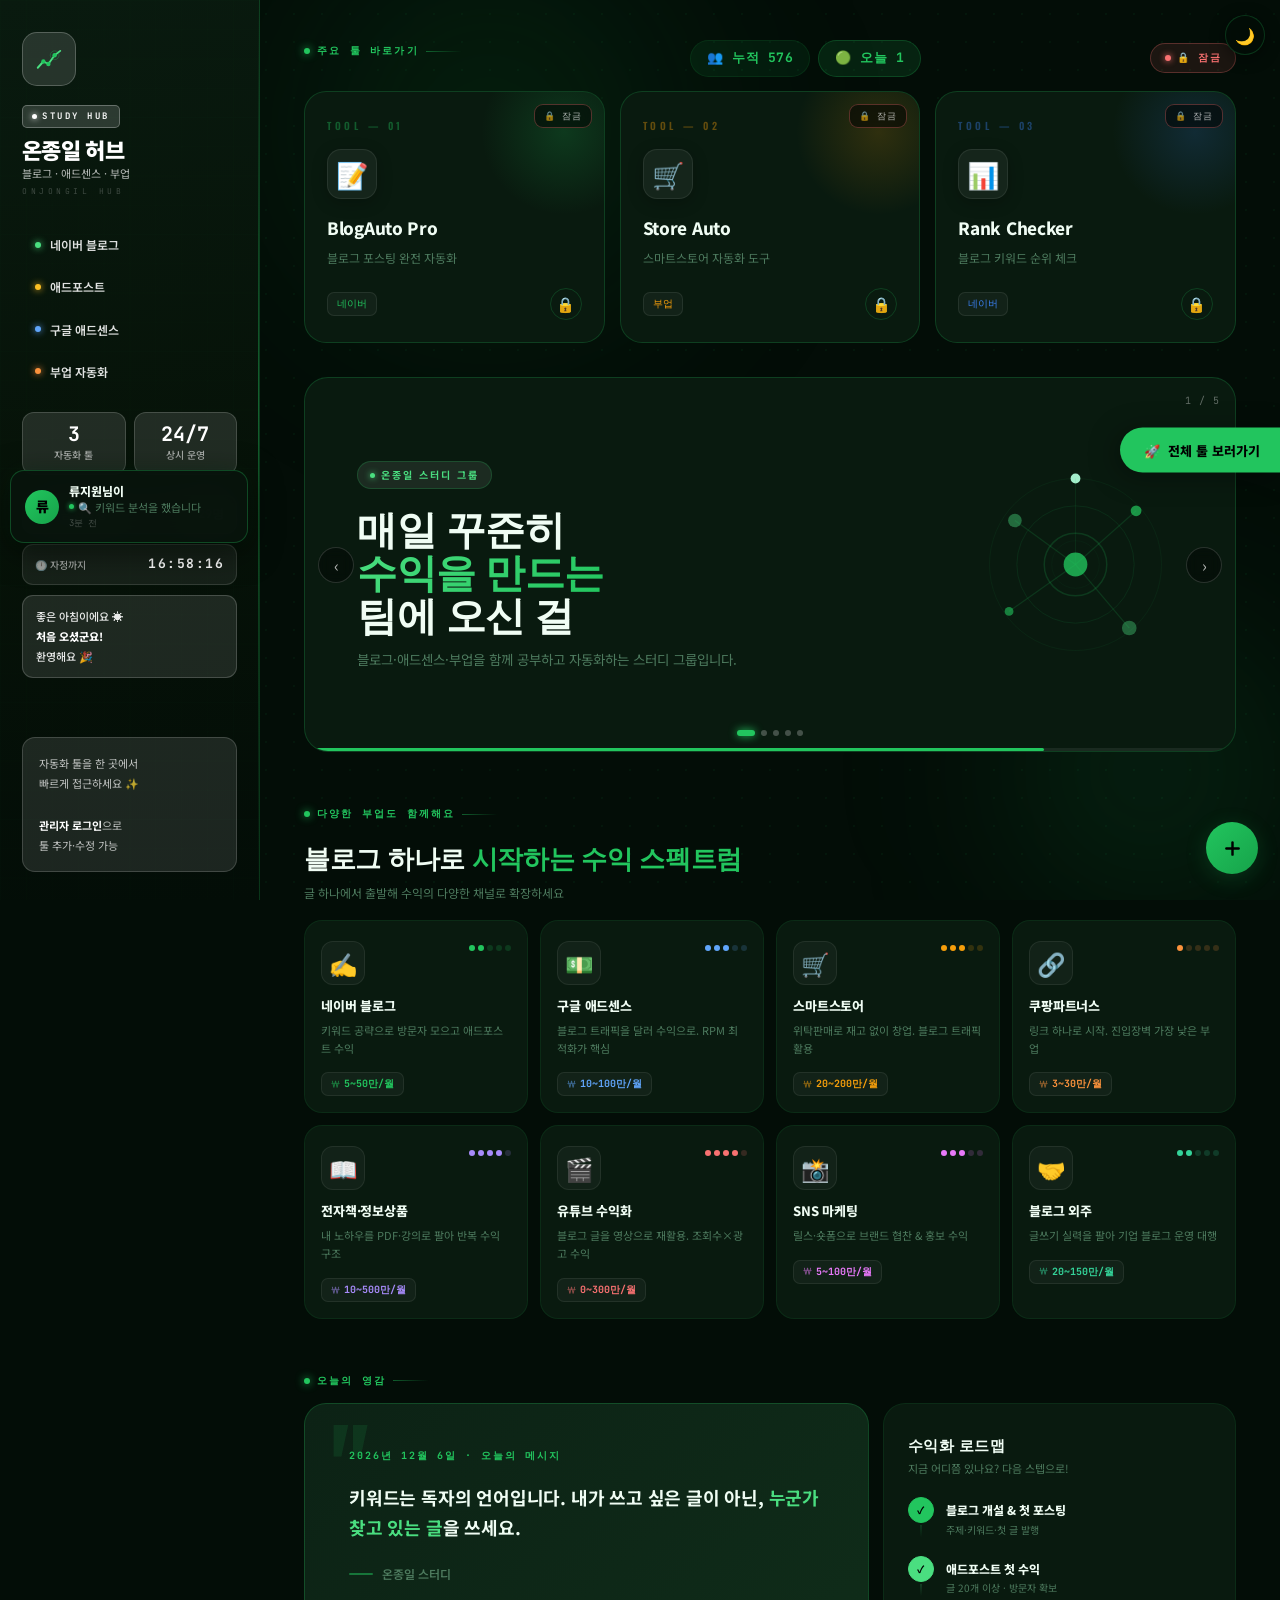
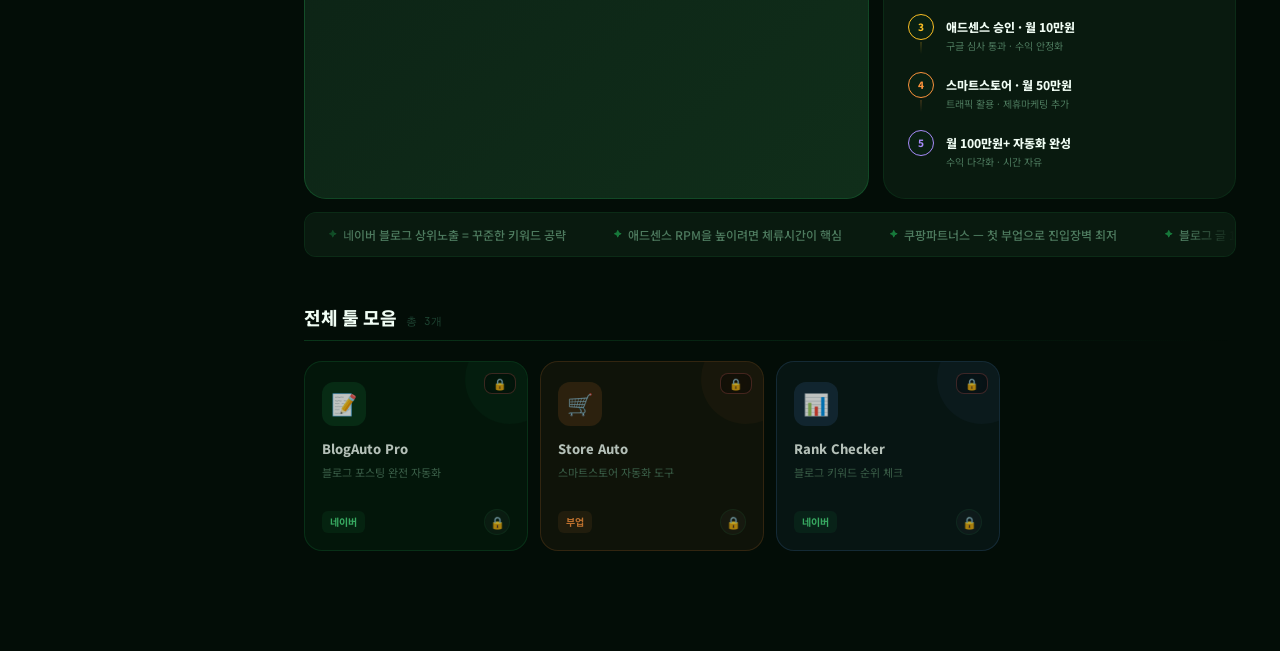
==== commit 74a89806: "Update index.html" ====
--- a/index.html
+++ b/index.html
@@ -738,7 +738,7 @@
   color:rgba(255,255,255,.25);margin-top:2px}
 body.pk .sp-time{color:rgba(0,0,0,.28)}
 @media(max-width:960px){
-  .sp-toast{bottom:72px;left:12px;width:auto;min-width:200px;max-width:250px;padding:10px 13px}
+  .sp-toast{top:auto;bottom:72px;left:12px;width:auto;min-width:200px;max-width:250px;padding:10px 13px}
 }
 
 /* ── SCROLL PROGRESS BAR ── */
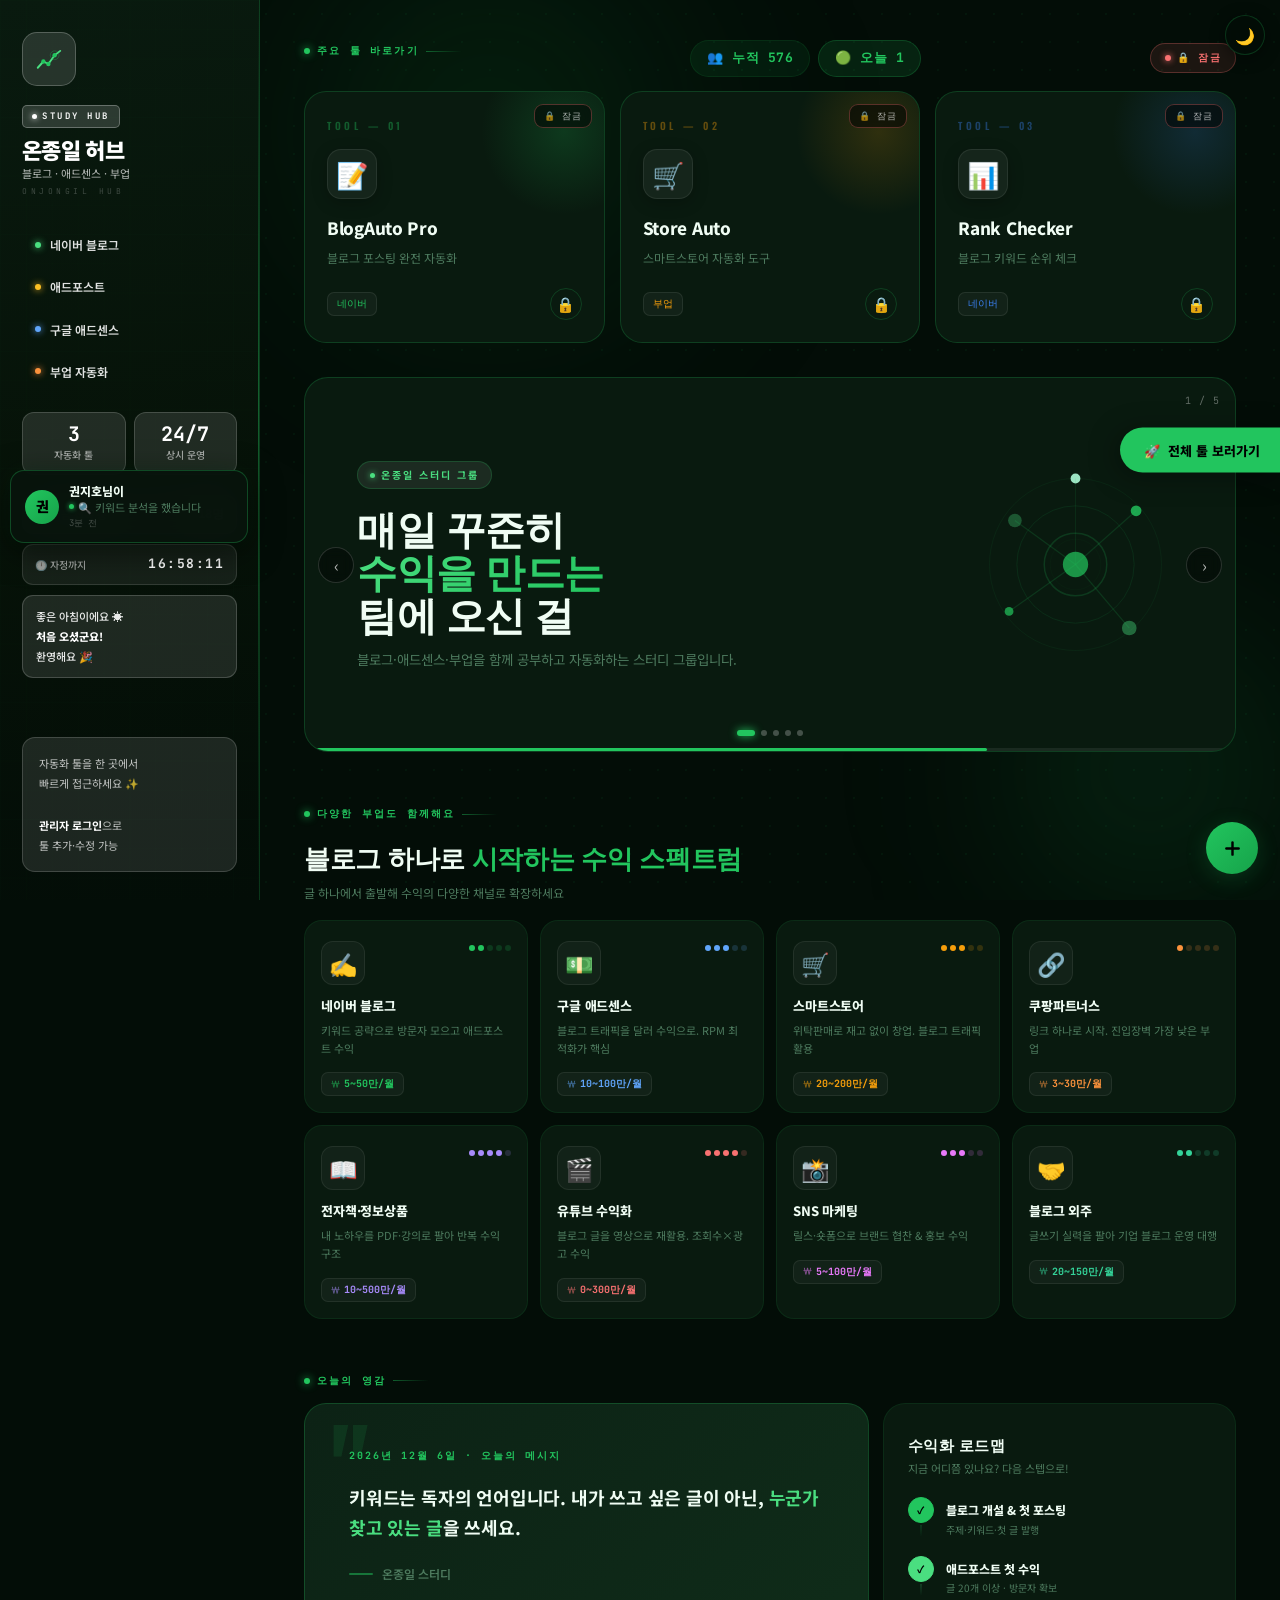
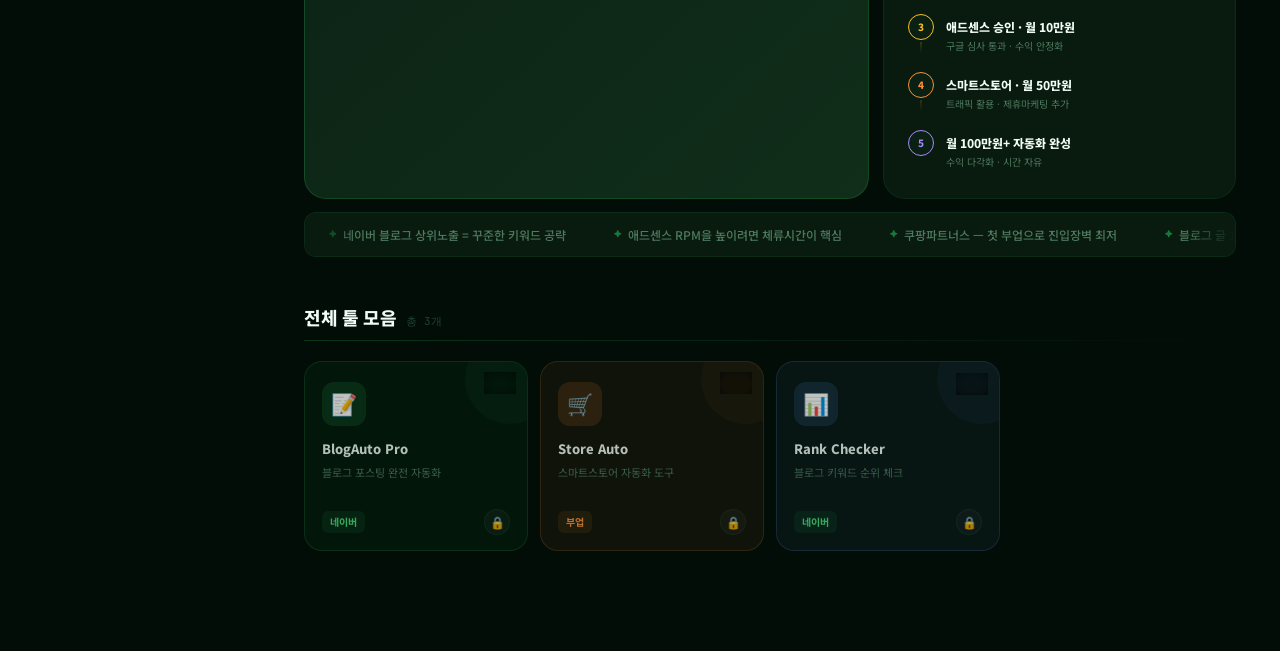
==== commit adb43dda: "Update index.html" ====
--- a/index.html
+++ b/index.html
@@ -793,6 +793,27 @@
 .sb-live{animation:welin .55s .35s var(--ease) both}
 .sb-cdown{animation:welin .55s .45s var(--ease) both}
 .sb-greet{animation:welin .55s .55s var(--ease) both}
+
+/* ── 페이지 진입 펑 애니메이션 ── */
+@keyframes popIn{
+  0%{opacity:0;transform:scale(.82) translateY(14px)}
+  65%{transform:scale(1.04) translateY(-3px)}
+  100%{opacity:1;transform:scale(1) translateY(0)}
+}
+@keyframes fadeUp{
+  from{opacity:0;transform:translateY(28px)}
+  to{opacity:1;transform:translateY(0)}
+}
+/* 초기에 숨김 */
+.sb-logo,.sb-nav,.sb-stats,.fhd,.fg,.mob,.vis-chips{opacity:0}
+/* oj-ready 클래스 붙으면 순차 발동 */
+body.oj-ready .sb-logo{animation:popIn .65s .05s var(--spring) forwards}
+body.oj-ready .sb-nav{animation:fadeUp .55s .18s var(--ease) forwards}
+body.oj-ready .sb-stats{animation:fadeUp .55s .28s var(--ease) forwards}
+body.oj-ready .mob{animation:popIn .6s .05s var(--spring) forwards}
+body.oj-ready .fhd{animation:fadeUp .55s .12s var(--ease) forwards}
+body.oj-ready .fg{animation:fadeUp .6s .22s var(--ease) forwards}
+body.oj-ready .vis-chips{animation:fadeUp .5s .32s var(--ease) forwards}
 </style>
 </head>
 <body>
@@ -1680,6 +1701,7 @@
 
 /* ════════════ INIT ════════════ */
 IT();load();RF();RT();RH();RQ();RTK();RCINE();initVisitors();initPgBar();initLive();initCountdown();initGreet();initCtaSlide();
+setTimeout(()=>document.body.classList.add('oj-ready'),60);
 </script>
 </body>
 </html>
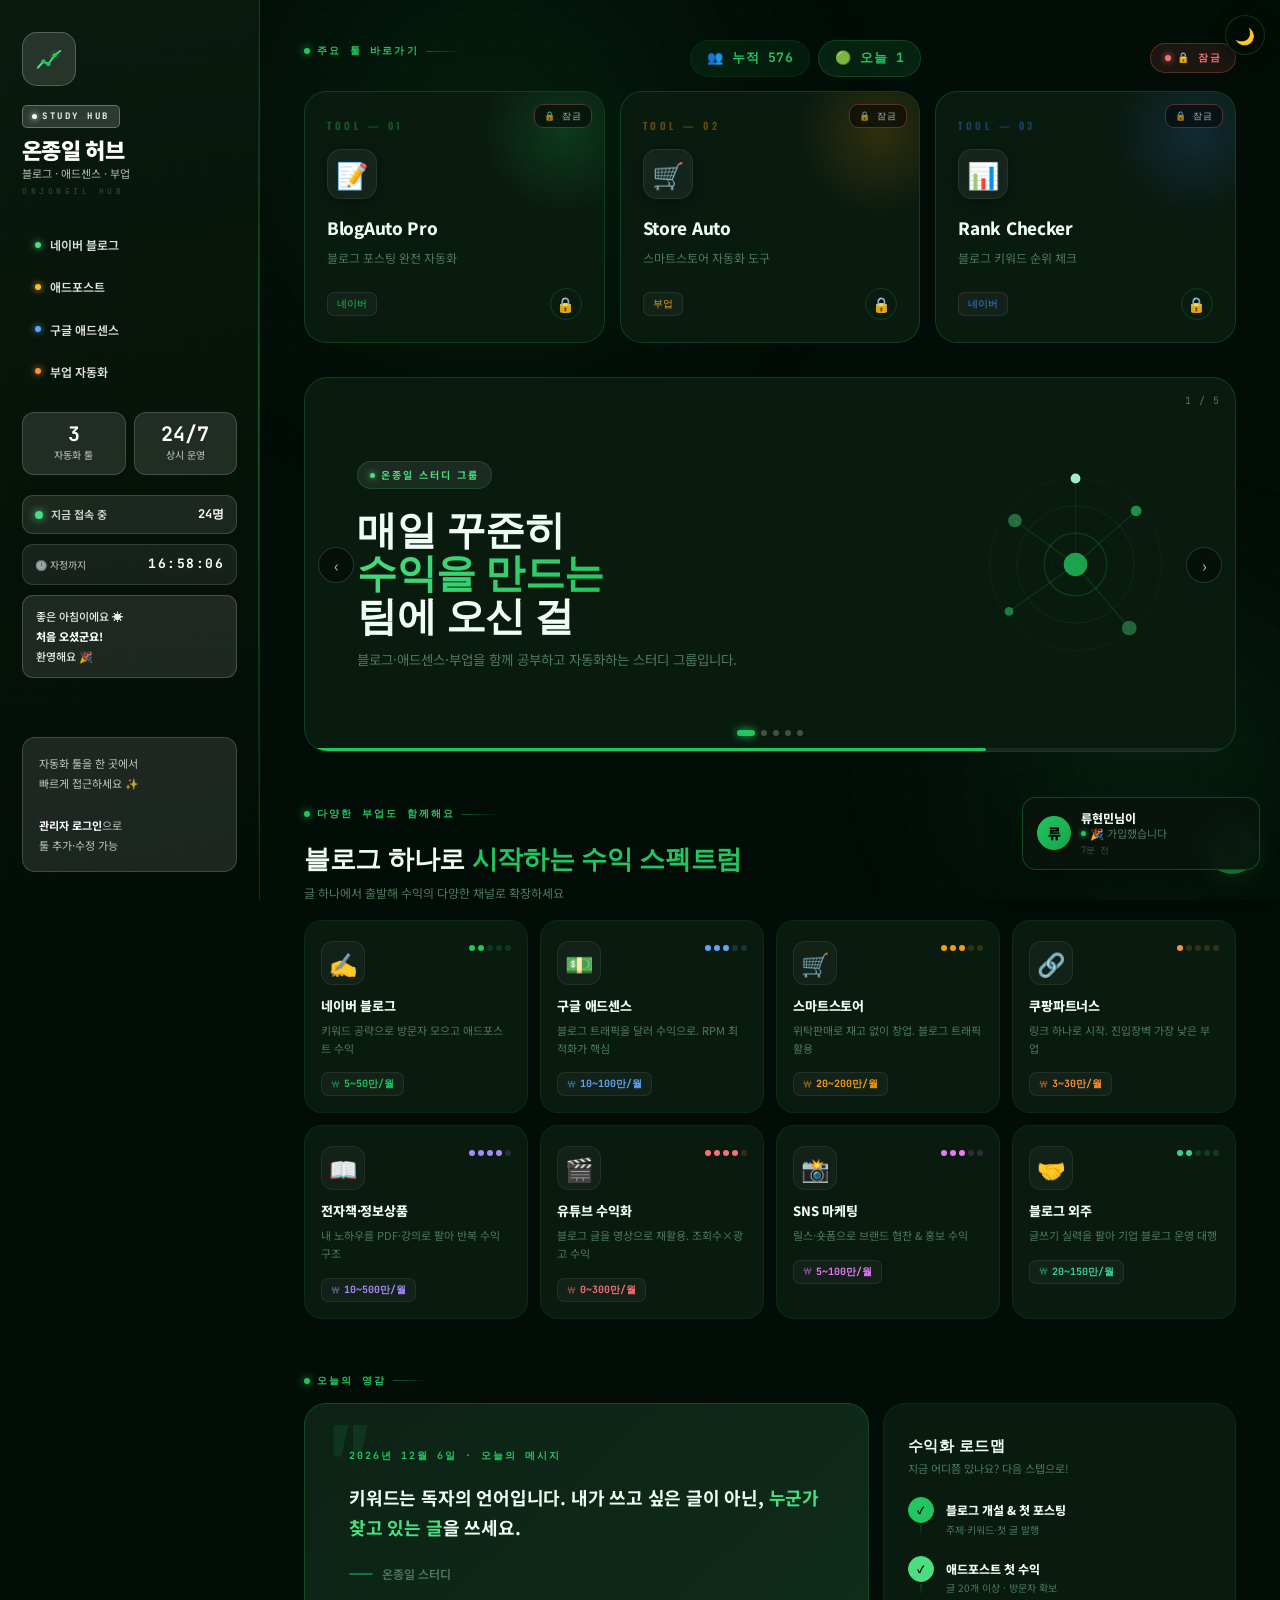
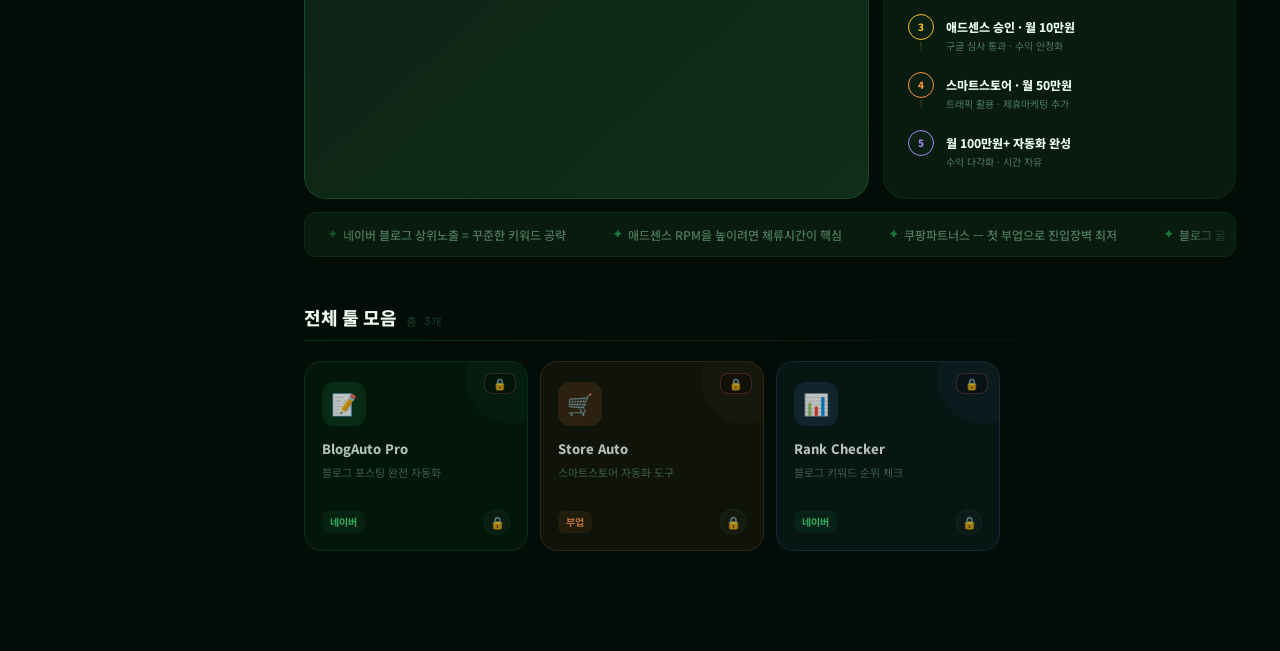
==== commit 4a981869: "Update index.html" ====
--- a/index.html
+++ b/index.html
@@ -705,7 +705,7 @@
 
 /* ── SOCIAL PROOF TOAST ── */
 .sp-toast{
-  position:fixed;top:470px;left:10px;z-index:800;
+  position:fixed;bottom:30px;right:20px;left:auto;top:auto;z-index:800;
   background:rgba(8,20,12,.95);backdrop-filter:blur(18px);
   border:1px solid rgba(34,197,94,.3);border-radius:14px;
   padding:12px 14px;min-width:0;width:238px;
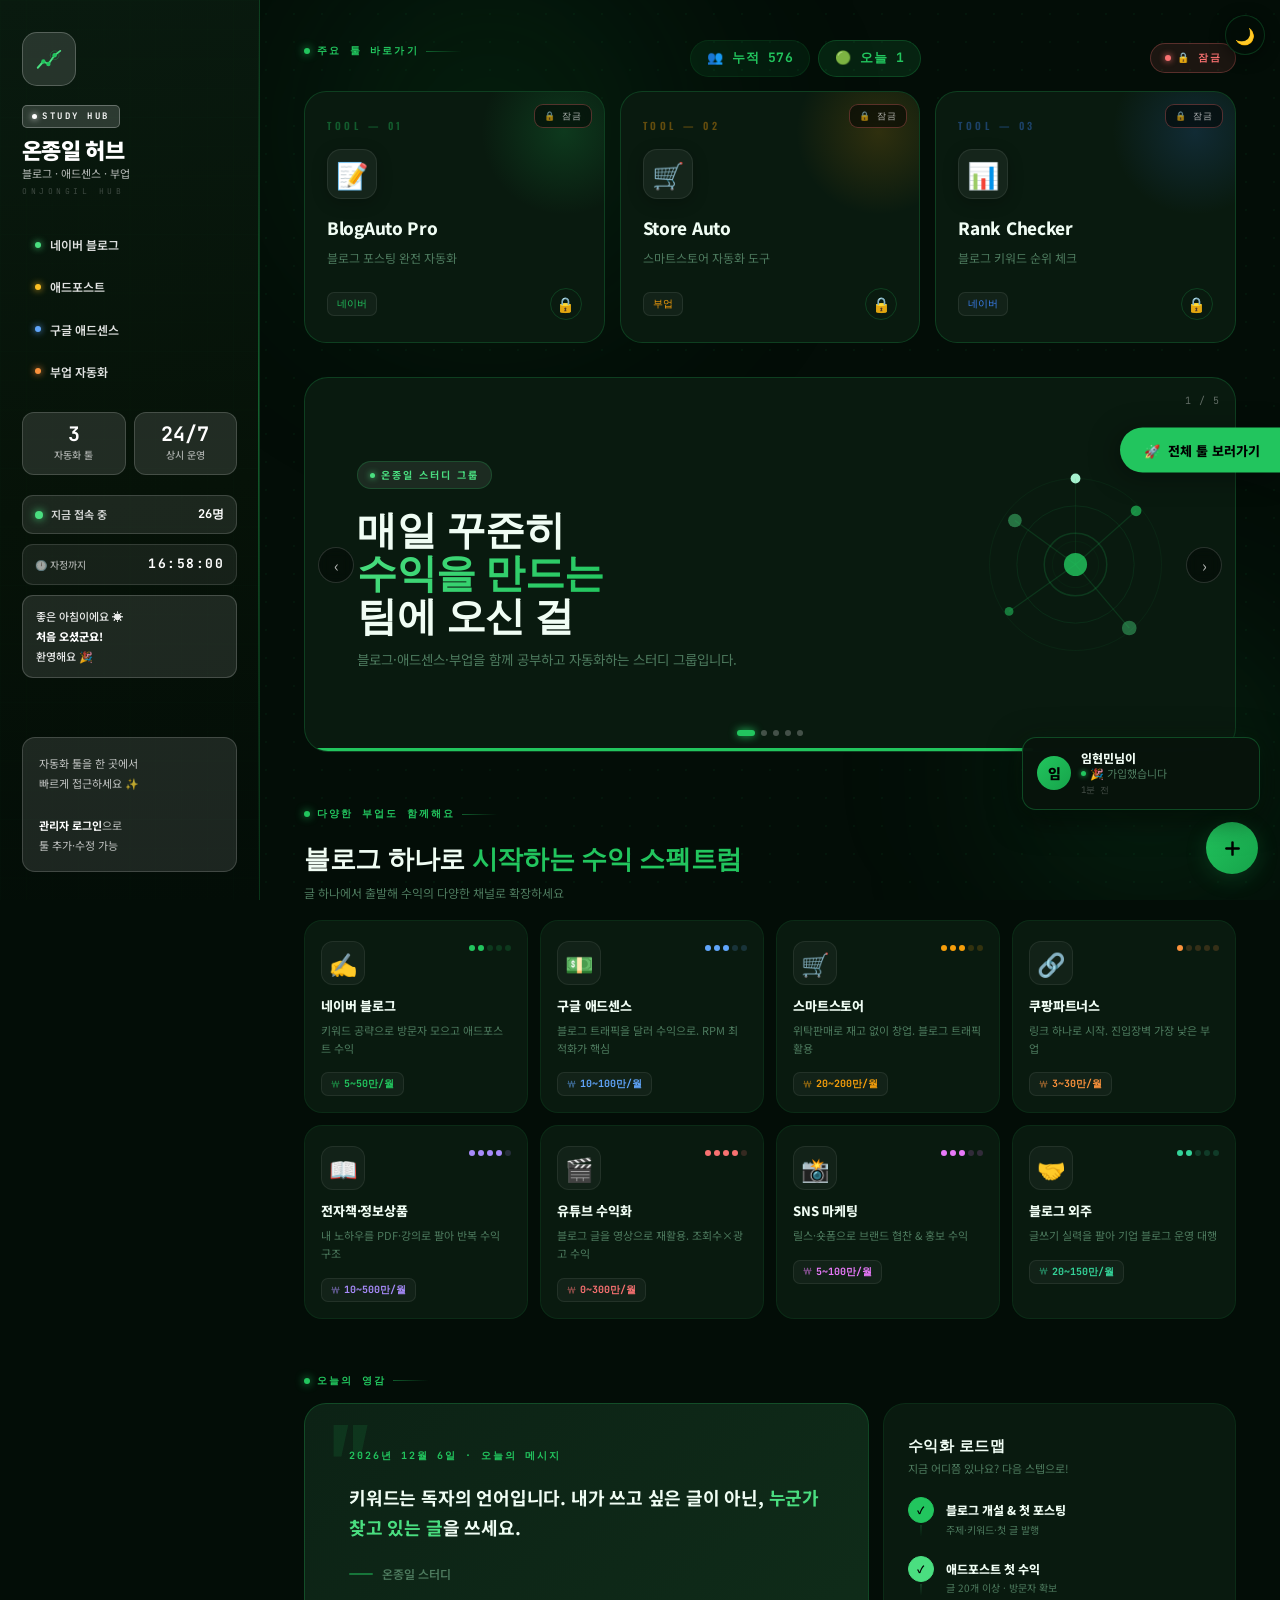
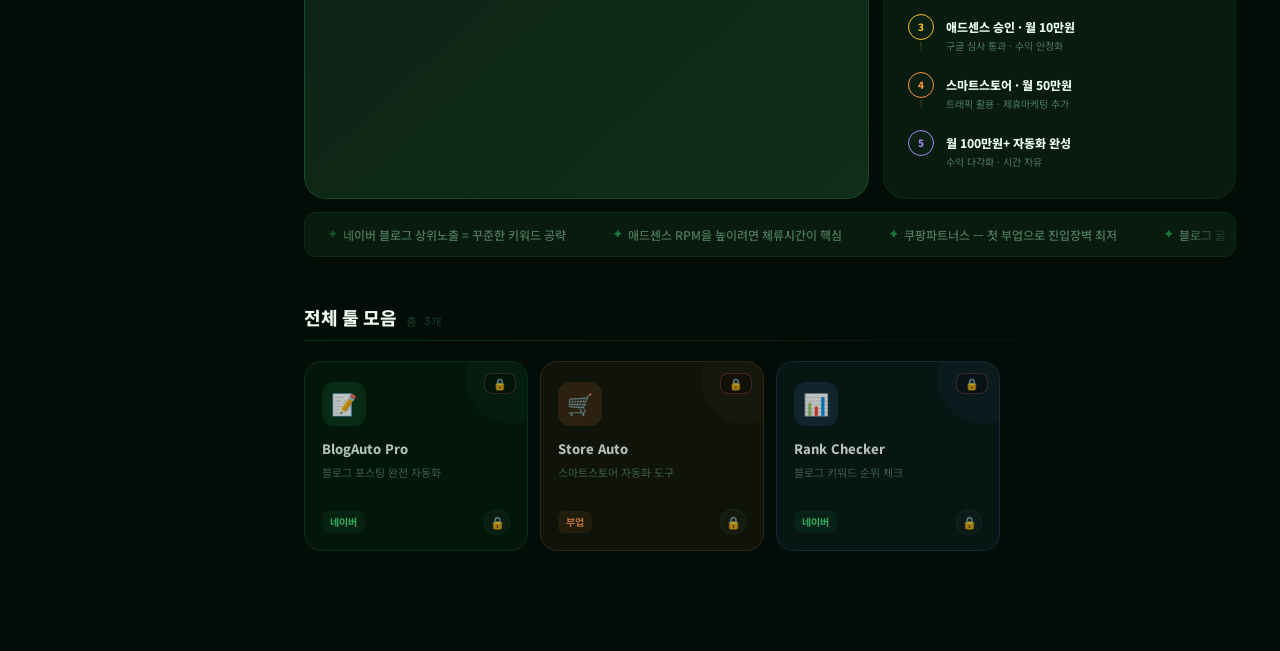
==== commit bc04847c: "Update index.html" ====
--- a/index.html
+++ b/index.html
@@ -705,7 +705,7 @@
 
 /* ── SOCIAL PROOF TOAST ── */
 .sp-toast{
-  position:fixed;bottom:30px;right:20px;left:auto;top:auto;z-index:800;
+  position:fixed;bottom:90px;right:20px;left:auto;top:auto;z-index:800;
   background:rgba(8,20,12,.95);backdrop-filter:blur(18px);
   border:1px solid rgba(34,197,94,.3);border-radius:14px;
   padding:12px 14px;min-width:0;width:238px;
@@ -796,24 +796,20 @@
 
 /* ── 페이지 진입 펑 애니메이션 ── */
 @keyframes popIn{
-  0%{opacity:0;transform:scale(.82) translateY(14px)}
-  65%{transform:scale(1.04) translateY(-3px)}
+  0%  {opacity:0;transform:scale(.78) translateY(18px)}
+  60% {opacity:1;transform:scale(1.06) translateY(-4px)}
   100%{opacity:1;transform:scale(1) translateY(0)}
 }
 @keyframes fadeUp{
-  from{opacity:0;transform:translateY(28px)}
-  to{opacity:1;transform:translateY(0)}
-}
-/* 초기에 숨김 */
-.sb-logo,.sb-nav,.sb-stats,.fhd,.fg,.mob,.vis-chips{opacity:0}
-/* oj-ready 클래스 붙으면 순차 발동 */
-body.oj-ready .sb-logo{animation:popIn .65s .05s var(--spring) forwards}
-body.oj-ready .sb-nav{animation:fadeUp .55s .18s var(--ease) forwards}
-body.oj-ready .sb-stats{animation:fadeUp .55s .28s var(--ease) forwards}
-body.oj-ready .mob{animation:popIn .6s .05s var(--spring) forwards}
-body.oj-ready .fhd{animation:fadeUp .55s .12s var(--ease) forwards}
-body.oj-ready .fg{animation:fadeUp .6s .22s var(--ease) forwards}
-body.oj-ready .vis-chips{animation:fadeUp .5s .32s var(--ease) forwards}
+  from{opacity:0;transform:translateY(32px)}
+  to  {opacity:1;transform:translateY(0)}
+}
+.sb-logo {animation:popIn  .7s  .05s cubic-bezier(.34,1.56,.64,1) both}
+.sb-nav  {animation:fadeUp .55s .2s  cubic-bezier(.22,1,.36,1)    both}
+.sb-stats{animation:fadeUp .55s .3s  cubic-bezier(.22,1,.36,1)    both}
+.mob     {animation:popIn  .65s .05s cubic-bezier(.34,1.56,.64,1) both}
+.fhd     {animation:fadeUp .6s  .15s cubic-bezier(.22,1,.36,1)    both}
+.fg      {animation:fadeUp .65s .25s cubic-bezier(.22,1,.36,1)    both}
 </style>
 </head>
 <body>
@@ -1701,7 +1697,6 @@
 
 /* ════════════ INIT ════════════ */
 IT();load();RF();RT();RH();RQ();RTK();RCINE();initVisitors();initPgBar();initLive();initCountdown();initGreet();initCtaSlide();
-setTimeout(()=>document.body.classList.add('oj-ready'),60);
 </script>
 </body>
 </html>
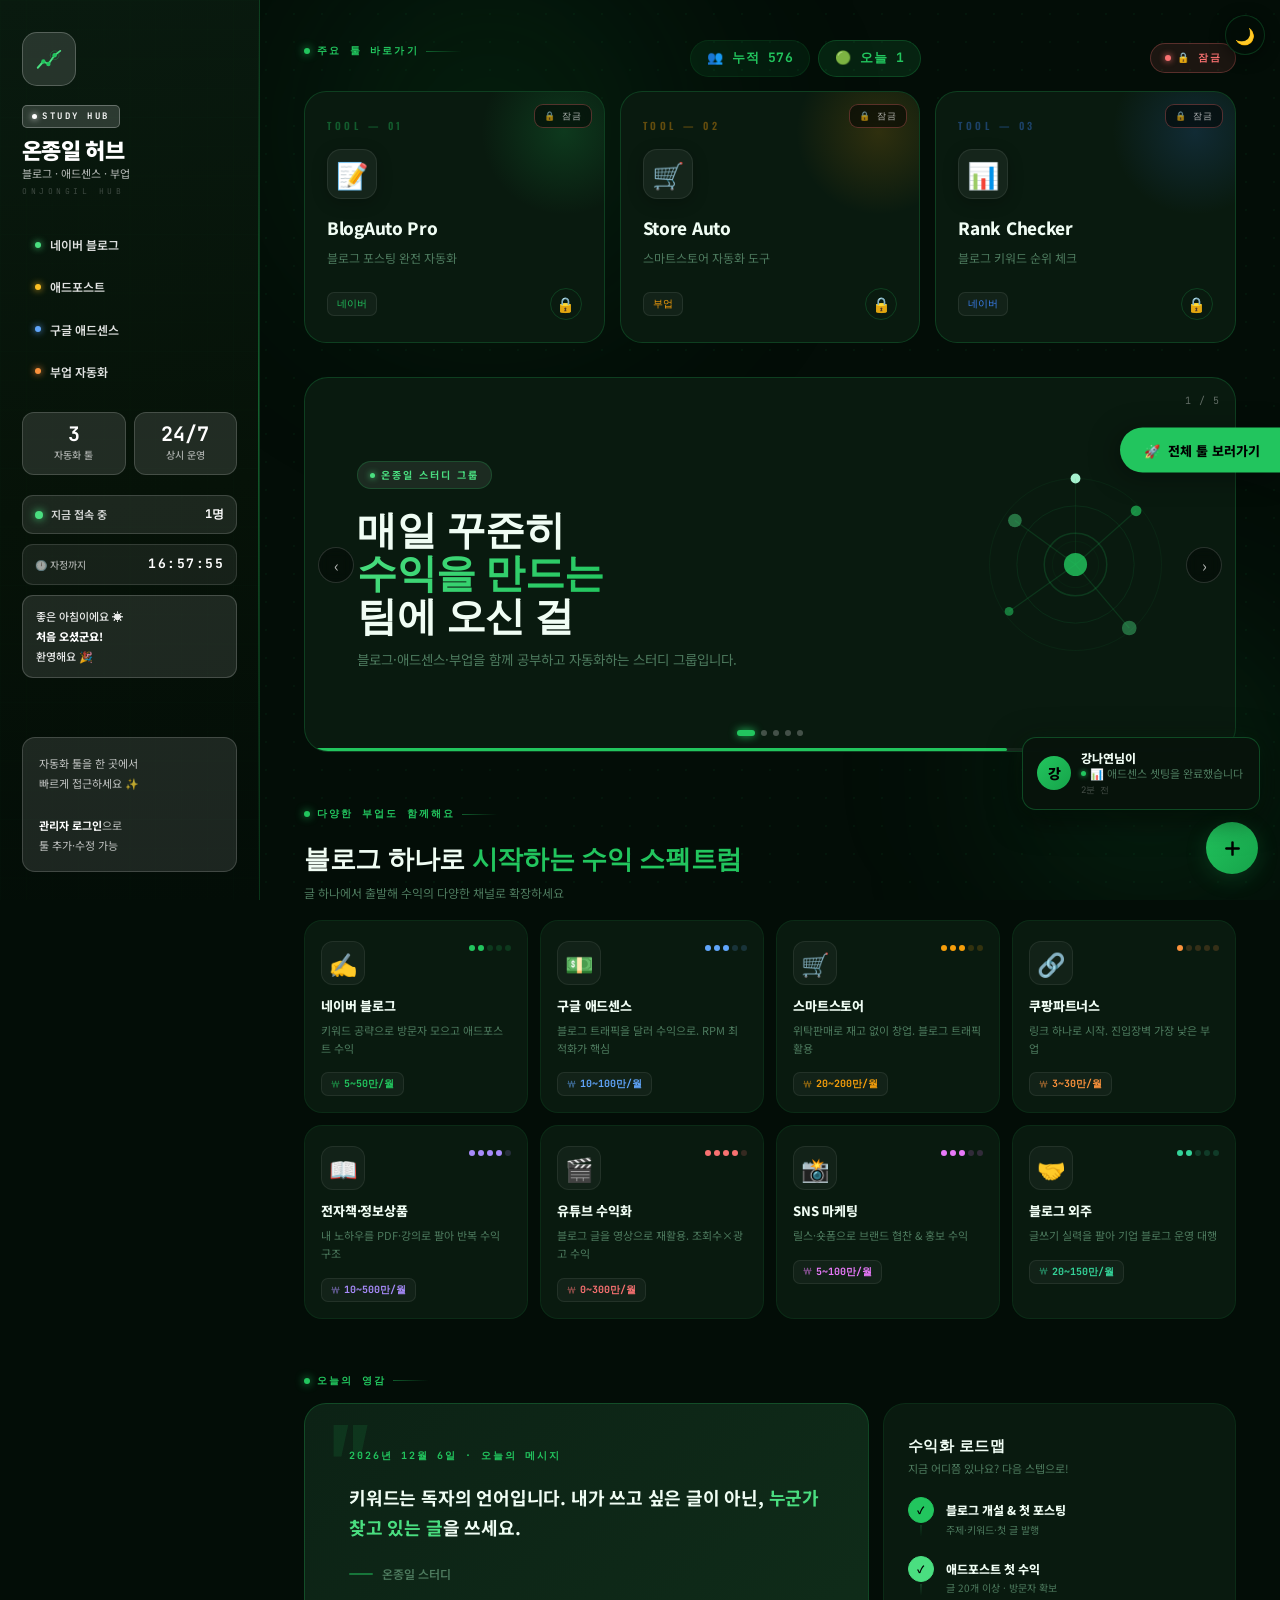
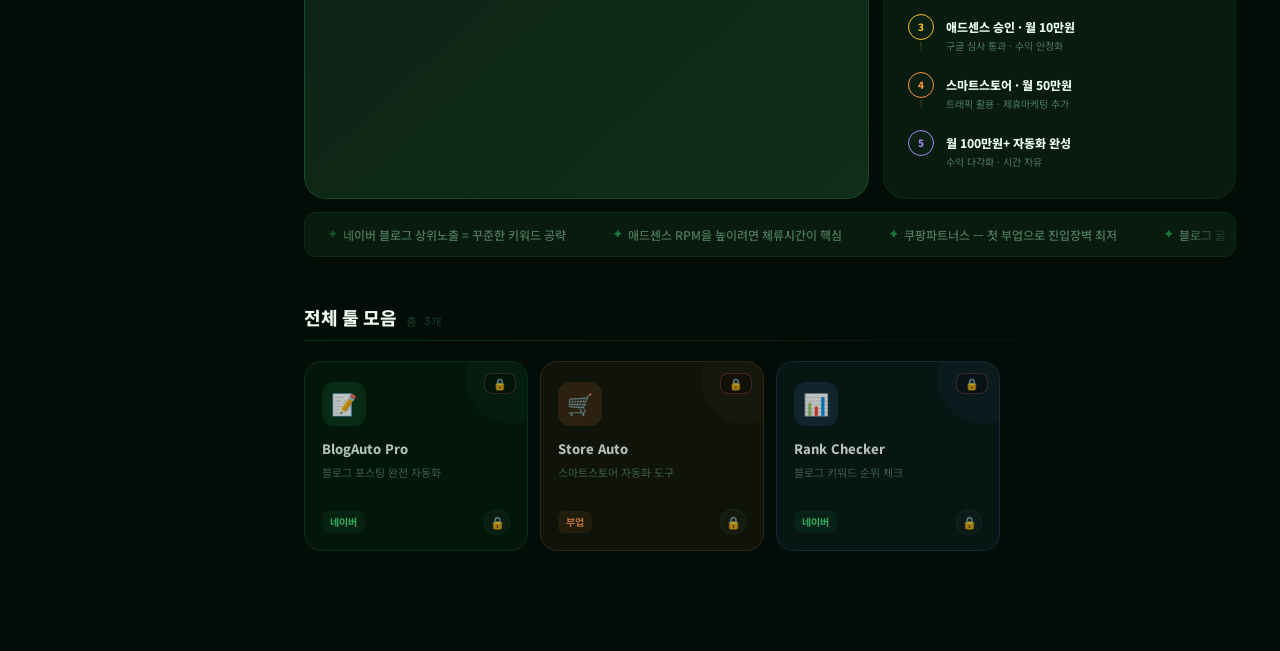
==== commit 3e01fa0a: "Update index.html" ====
--- a/index.html
+++ b/index.html
@@ -702,6 +702,14 @@
 /* 모바일 방문자 태그 강조 */
 .mob-vis-chip{background:rgba(255,255,255,.22)!important;border-color:rgba(255,255,255,.38)!important}
 .mob-vis-today{animation:none}
+/* 사이드바 스크롤 (스크롤바 숨김) */
+.sb{overflow-y:auto;overflow-x:hidden}
+.sb::-webkit-scrollbar{display:none}
+.sb{-ms-overflow-style:none;scrollbar-width:none}
+/* 새 요소 여백 축소 */
+.sb-live{margin-bottom:7px}
+.sb-cdown{margin-bottom:7px}
+.sb-greet{margin-bottom:7px}
 
 /* ── SOCIAL PROOF TOAST ── */
 .sp-toast{
@@ -804,12 +812,12 @@
   from{opacity:0;transform:translateY(32px)}
   to  {opacity:1;transform:translateY(0)}
 }
-.sb-logo {animation:popIn  .7s  .05s cubic-bezier(.34,1.56,.64,1) both}
-.sb-nav  {animation:fadeUp .55s .2s  cubic-bezier(.22,1,.36,1)    both}
-.sb-stats{animation:fadeUp .55s .3s  cubic-bezier(.22,1,.36,1)    both}
-.mob     {animation:popIn  .65s .05s cubic-bezier(.34,1.56,.64,1) both}
-.fhd     {animation:fadeUp .6s  .15s cubic-bezier(.22,1,.36,1)    both}
-.fg      {animation:fadeUp .65s .25s cubic-bezier(.22,1,.36,1)    both}
+.sb-logo {animation:popIn  .9s  .08s cubic-bezier(.34,1.56,.64,1) both}
+.sb-nav  {animation:fadeUp .7s  .3s  cubic-bezier(.22,1,.36,1)    both}
+.sb-stats{animation:fadeUp .7s  .42s cubic-bezier(.22,1,.36,1)    both}
+.mob     {animation:popIn  .85s .08s cubic-bezier(.34,1.56,.64,1) both}
+.fhd     {animation:fadeUp .7s  .2s  cubic-bezier(.22,1,.36,1)    both}
+.fg      {animation:fadeUp .75s .35s cubic-bezier(.22,1,.36,1)    both}
 </style>
 </head>
 <body>
@@ -1634,12 +1642,15 @@
 function initLive(){
   const el=document.getElementById('sb-live-num');
   if(!el)return;
-  let n=Math.floor(Math.random()*18)+14;
-  el.textContent=n+'명';
+  const today=new Date().toISOString().slice(0,10);
+  const todayN=parseInt(localStorage.getItem('oj_vday_'+today)||1,10);
+  el.textContent=todayN+'명';
+  // 오늘 방문자 수 기준으로 소폭 변동
+  let n=todayN;
   function fluctuate(){
-    const d=Math.random()<.6?1:-1;
-    n=Math.max(8,Math.min(55,n+d*(Math.random()<.25?2:1)));
-    el.textContent=Math.round(n)+'명';
+    const delta=Math.random()<.55?1:-1;
+    n=Math.max(1,n+delta);
+    el.textContent=n+'명';
     setTimeout(fluctuate,Math.floor(Math.random()*12000)+22000);
   }
   setTimeout(fluctuate,Math.floor(Math.random()*12000)+22000);
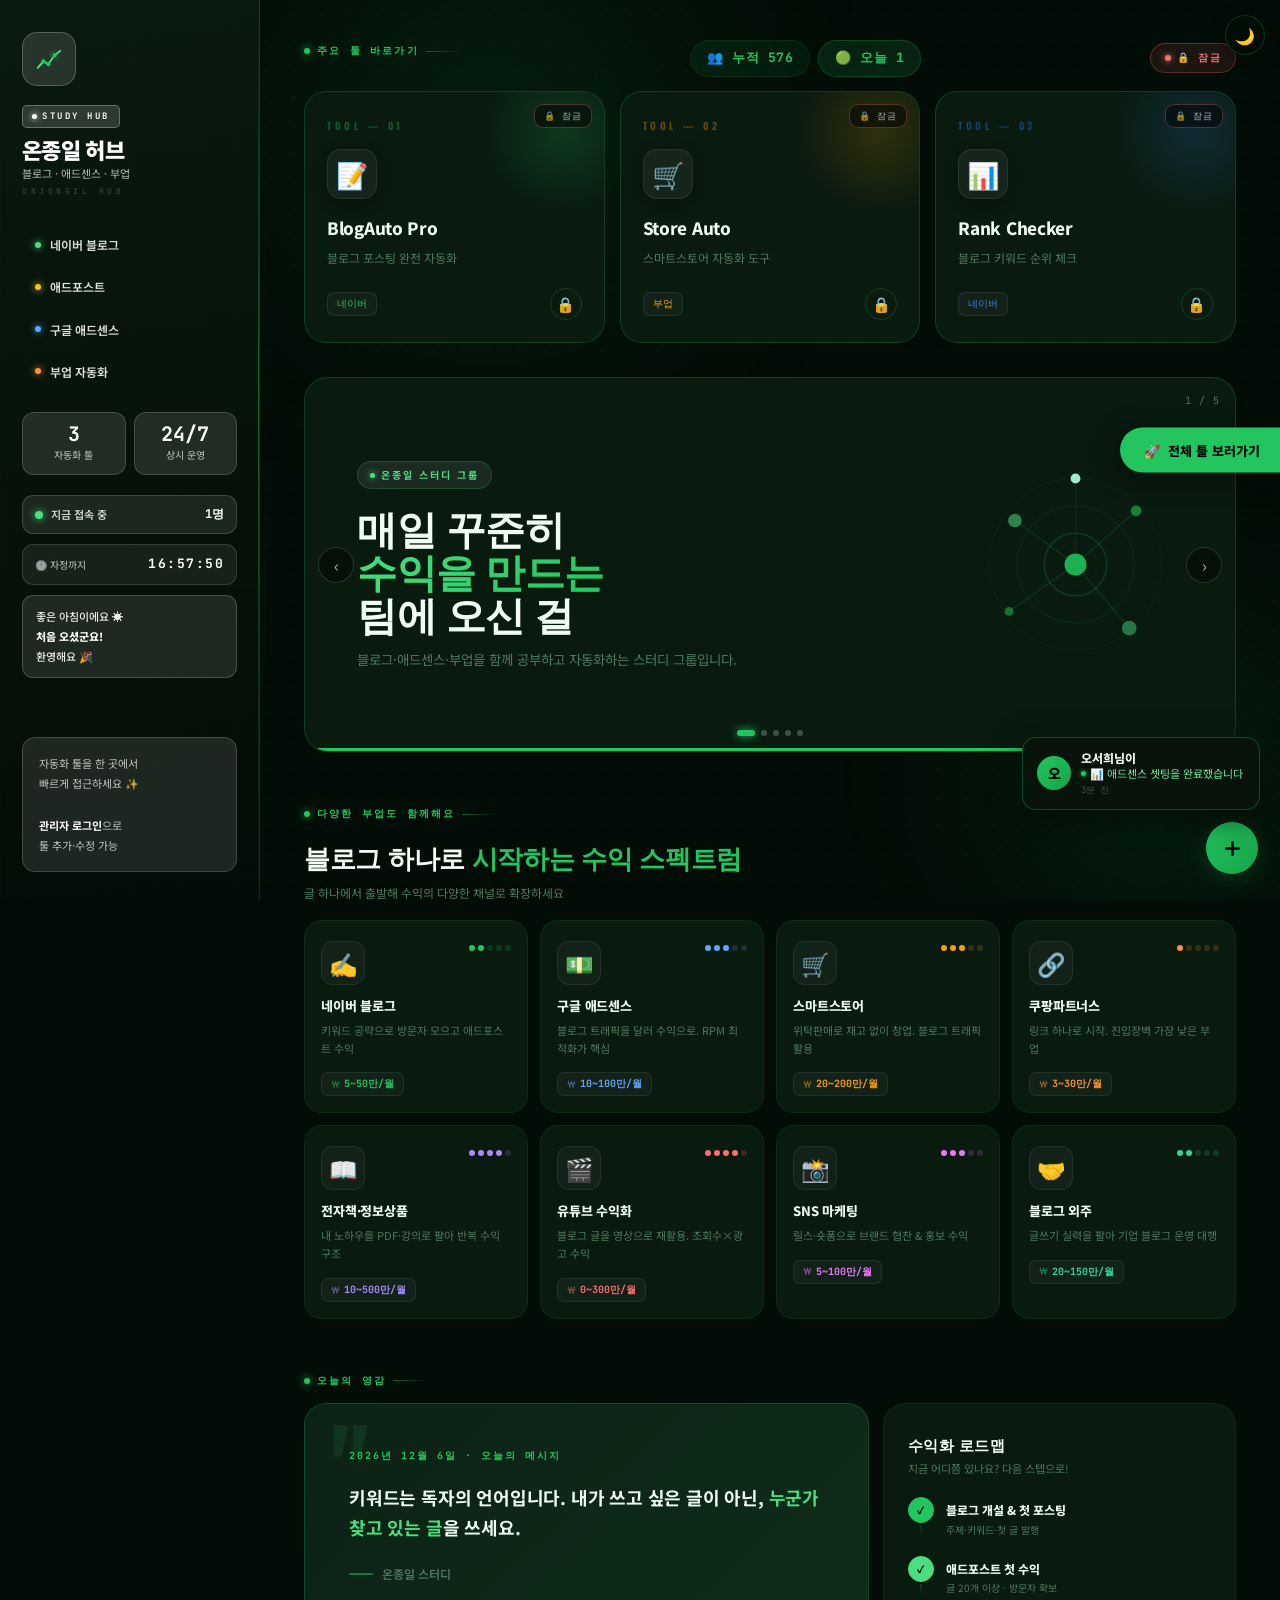
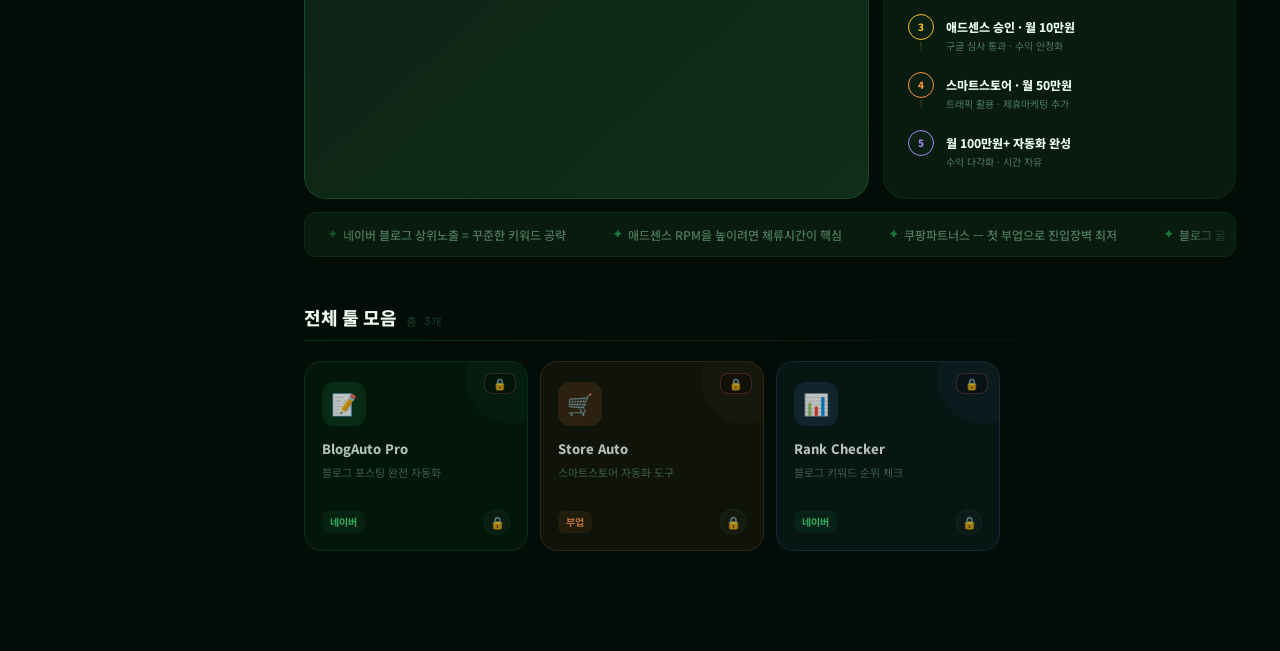
==== commit 8b8a84fa: "Update index.html" ====
--- a/index.html
+++ b/index.html
@@ -737,7 +737,7 @@
 .sp-body{flex:1;min-width:0}
 .sp-name{font-size:12px;font-weight:800;color:#f0fdf4;line-height:1.3;margin-bottom:1px}
 body.pk .sp-name{color:#160810}
-.sp-act{font-size:11px;color:#4d7a5e;line-height:1.3;display:flex;align-items:center;gap:4px}
+.sp-act{font-size:11px;color:#6ee7a0;line-height:1.3;display:flex;align-items:center;gap:4px}
 body.pk .sp-act{color:#9a6080}
 .sp-dot{width:5px;height:5px;border-radius:50%;background:#22c55e;
   box-shadow:0 0 5px #22c55e;flex-shrink:0;animation:pulse 2s infinite}
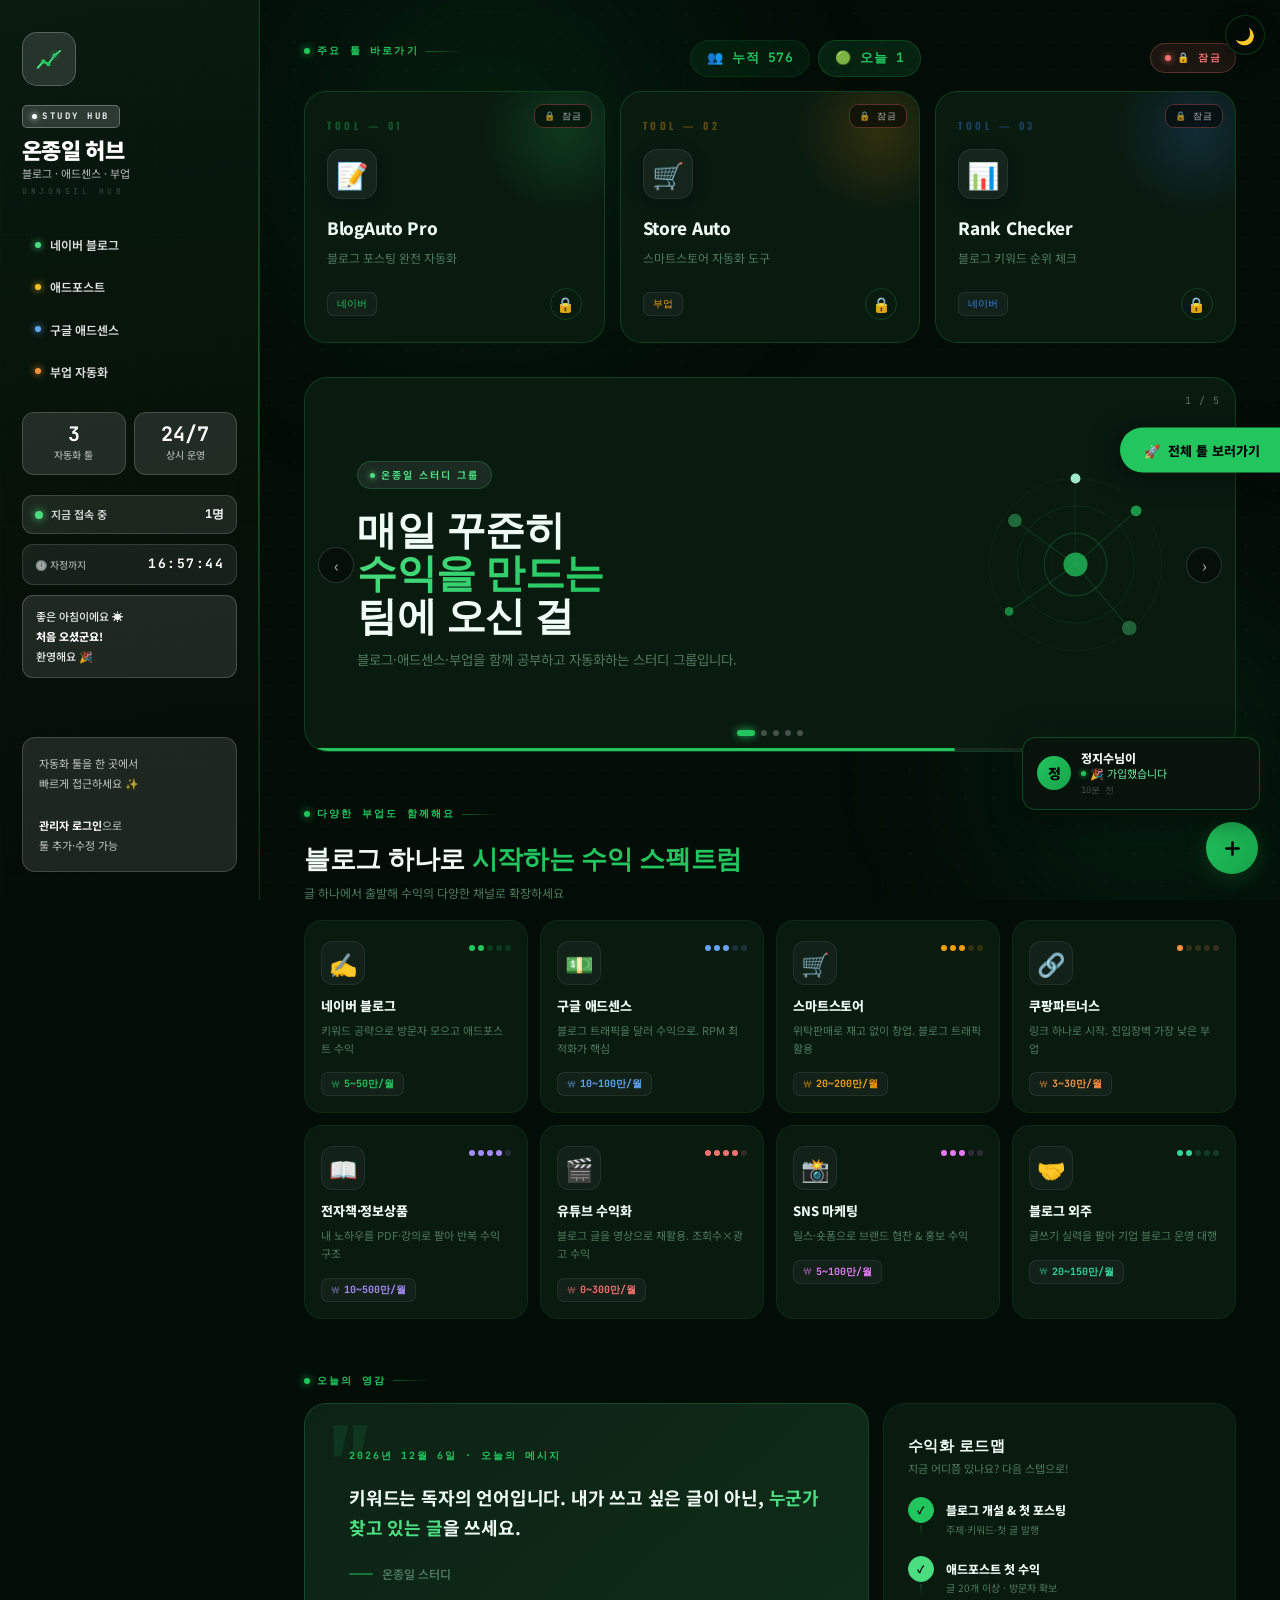
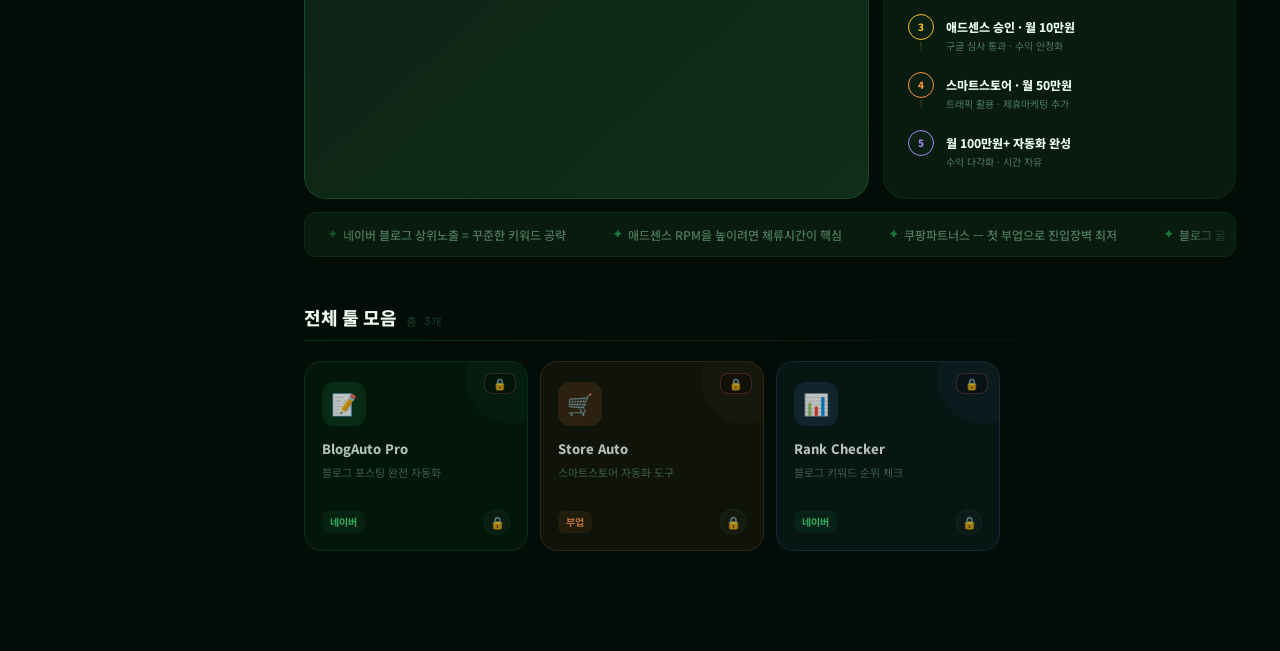
==== commit 5918c9a7: "Update index.html" ====
--- a/index.html
+++ b/index.html
@@ -818,6 +818,27 @@
 .mob     {animation:popIn  .85s .08s cubic-bezier(.34,1.56,.64,1) both}
 .fhd     {animation:fadeUp .7s  .2s  cubic-bezier(.22,1,.36,1)    both}
 .fg      {animation:fadeUp .75s .35s cubic-bezier(.22,1,.36,1)    both}
+/* ── MOBILE INFOBAR (모바일 전용, PC에서는 숨김) ── */
+.mob-infobar{display:none}
+@media(max-width:960px){
+  .mob-infobar{
+    display:flex;align-items:center;justify-content:space-between;
+    background:var(--ag2);border:1px solid var(--b1);
+    border-radius:10px;padding:8px 14px;margin-bottom:14px;gap:8px;
+  }
+}
+.mob-info-item{
+  display:flex;align-items:center;gap:5px;
+  font-family:'JetBrains Mono',monospace;font-size:10px;font-weight:600;
+  color:var(--t3);white-space:nowrap;
+}
+.mob-info-dot{
+  width:5px;height:5px;border-radius:50%;flex-shrink:0;
+  background:var(--a);box-shadow:0 0 5px var(--a);animation:pulse 1.5s infinite;
+}
+body.pk .mob-infobar{background:rgba(255,77,141,.07);border-color:rgba(255,77,141,.15)}
+body.pk .mob-info-item{color:#e0306e}
+body.pk .mob-info-dot{background:#ff4d8d;box-shadow:0 0 5px #ff4d8d}
 </style>
 </head>
 <body>
@@ -922,6 +943,17 @@
 
   <!-- Main content -->
   <main class="main">
+
+    <!-- 모바일 전용 인포바 -->
+    <div class="mob-infobar">
+      <div class="mob-info-item">
+        <div class="mob-info-dot"></div>
+        <span>지금 <span id="mob-live-num">1명</span> 접속 중</span>
+      </div>
+      <div class="mob-info-item">
+        🕛 자정까지 <span id="mob-cdown-time">00:00:00</span>
+      </div>
+    </div>
 
     <!-- Featured tools -->
     <div class="fhd">
@@ -1641,16 +1673,16 @@
 /* ════════════ LIVE VISITOR COUNT ════════════ */
 function initLive(){
   const el=document.getElementById('sb-live-num');
-  if(!el)return;
+  const mel=document.getElementById('mob-live-num');
   const today=new Date().toISOString().slice(0,10);
   const todayN=parseInt(localStorage.getItem('oj_vday_'+today)||1,10);
-  el.textContent=todayN+'명';
-  // 오늘 방문자 수 기준으로 소폭 변동
   let n=todayN;
+  function upd(){if(el)el.textContent=n+'명';if(mel)mel.textContent=n+'명';}
+  upd();
   function fluctuate(){
     const delta=Math.random()<.55?1:-1;
     n=Math.max(1,n+delta);
-    el.textContent=n+'명';
+    upd();
     setTimeout(fluctuate,Math.floor(Math.random()*12000)+22000);
   }
   setTimeout(fluctuate,Math.floor(Math.random()*12000)+22000);
@@ -1659,15 +1691,17 @@
 /* ════════════ COUNTDOWN TO MIDNIGHT ════════════ */
 function initCountdown(){
   const el=document.getElementById('sb-cdown-time');
-  if(!el)return;
+  const mel=document.getElementById('mob-cdown-time');
   function tick(){
     const now=new Date(),mid=new Date();
     mid.setHours(24,0,0,0);
     const d=mid-now;
-    el.textContent=
+    const str=
       String(Math.floor(d/3600000)).padStart(2,'0')+':'+
       String(Math.floor((d%3600000)/60000)).padStart(2,'0')+':'+
       String(Math.floor((d%60000)/1000)).padStart(2,'0');
+    if(el)el.textContent=str;
+    if(mel)mel.textContent=str;
   }
   tick();setInterval(tick,1000);
 }
